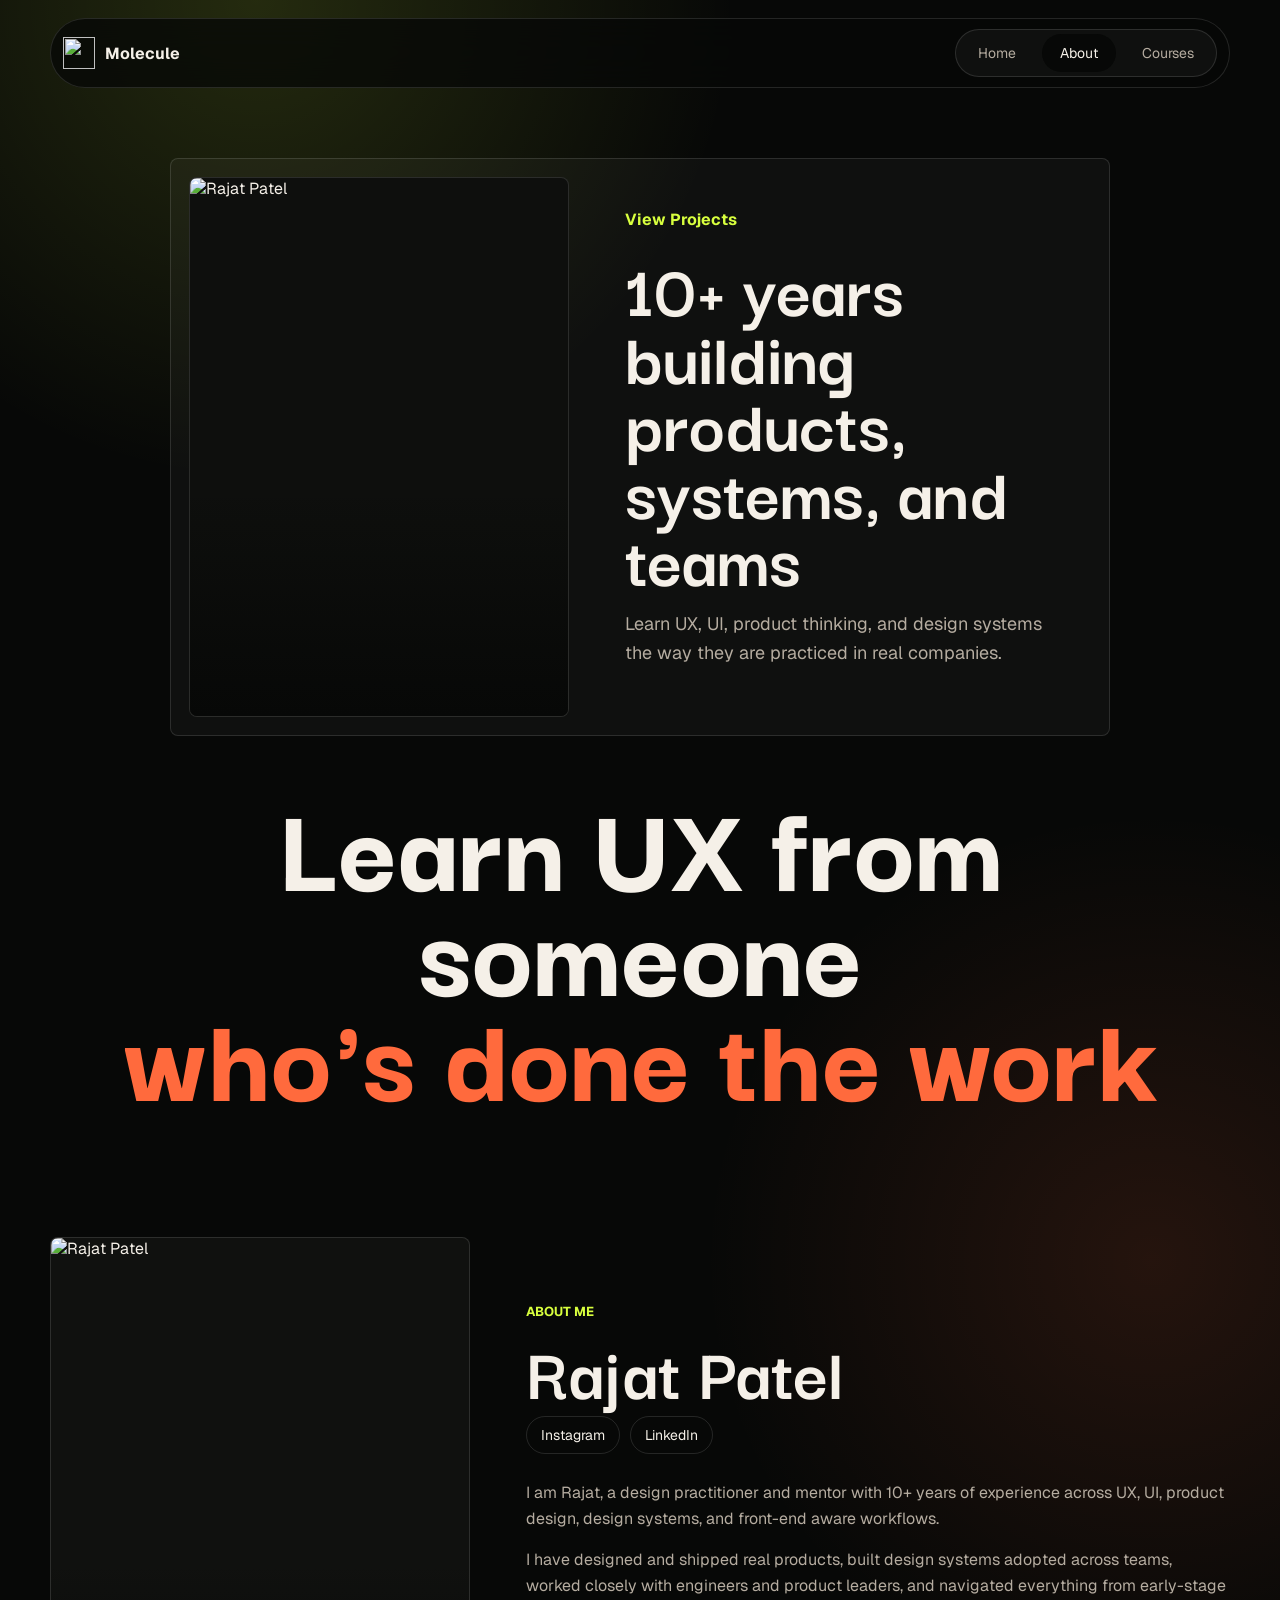
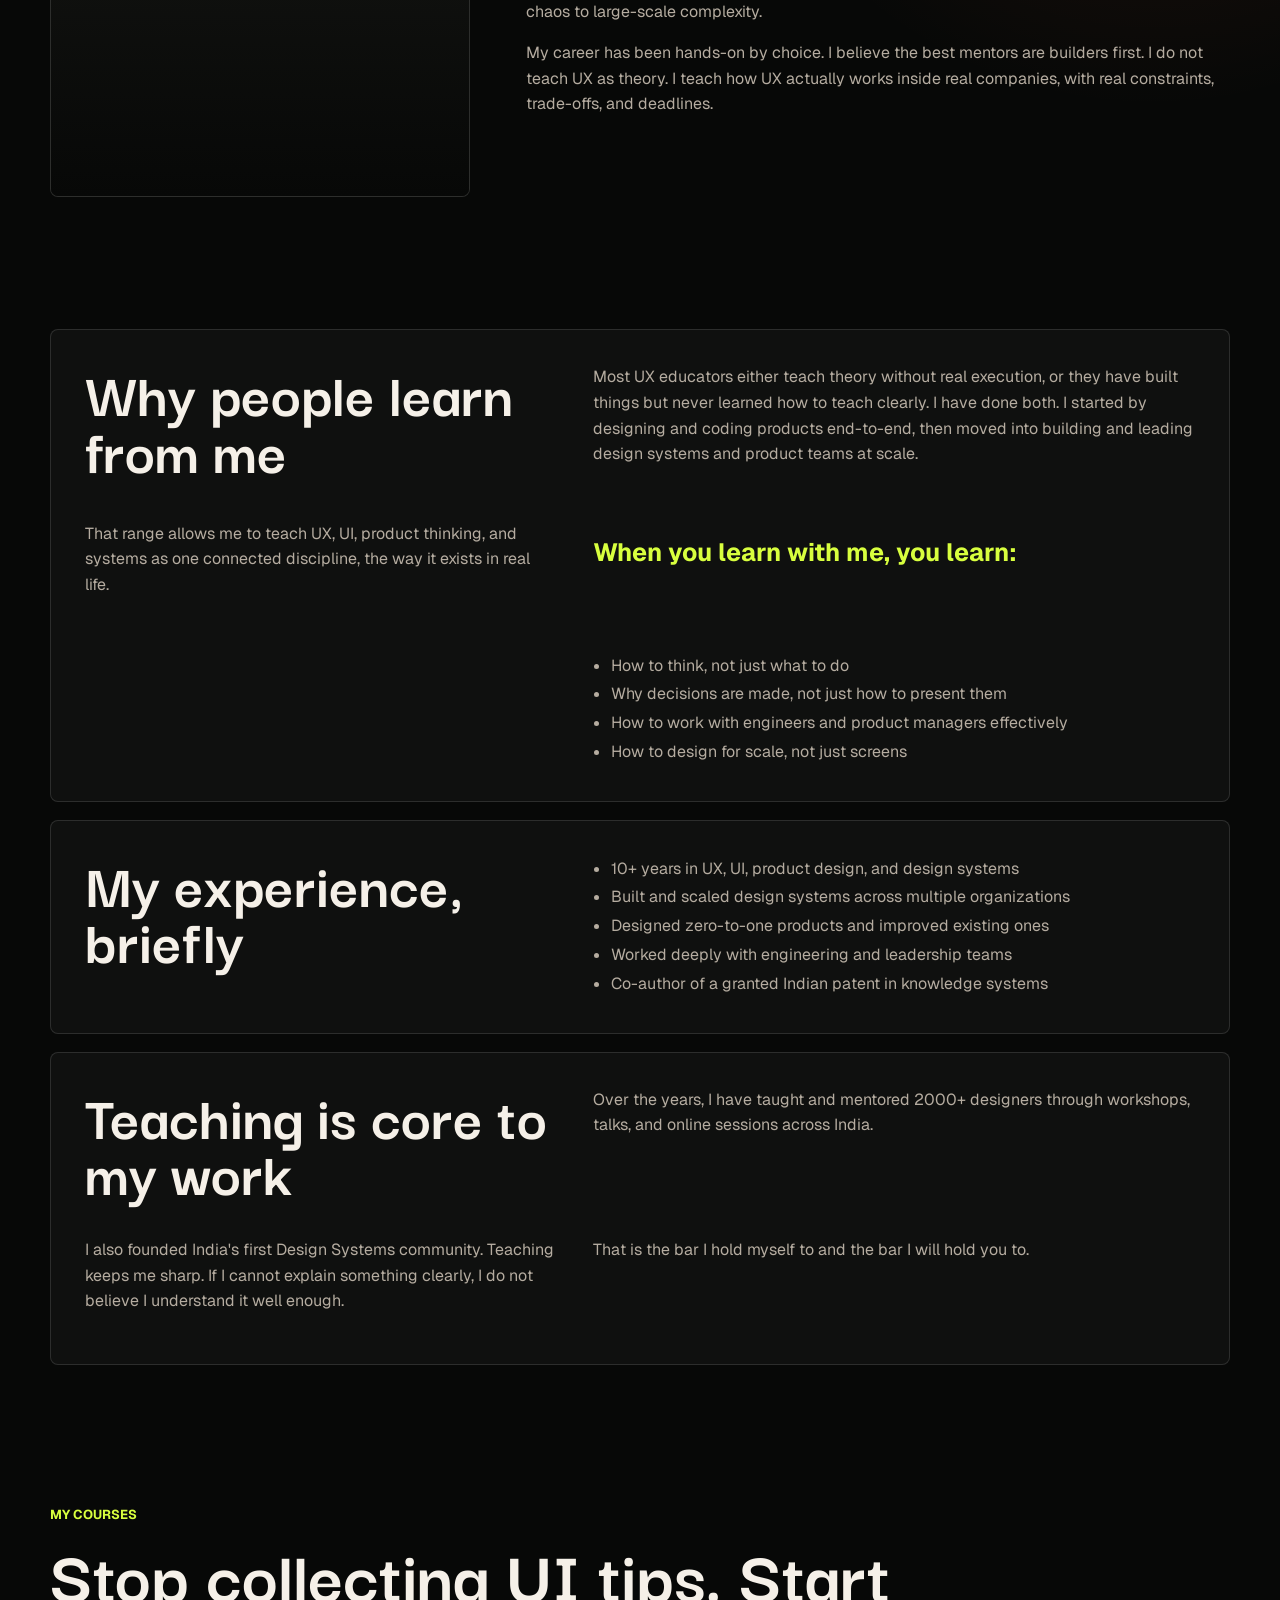
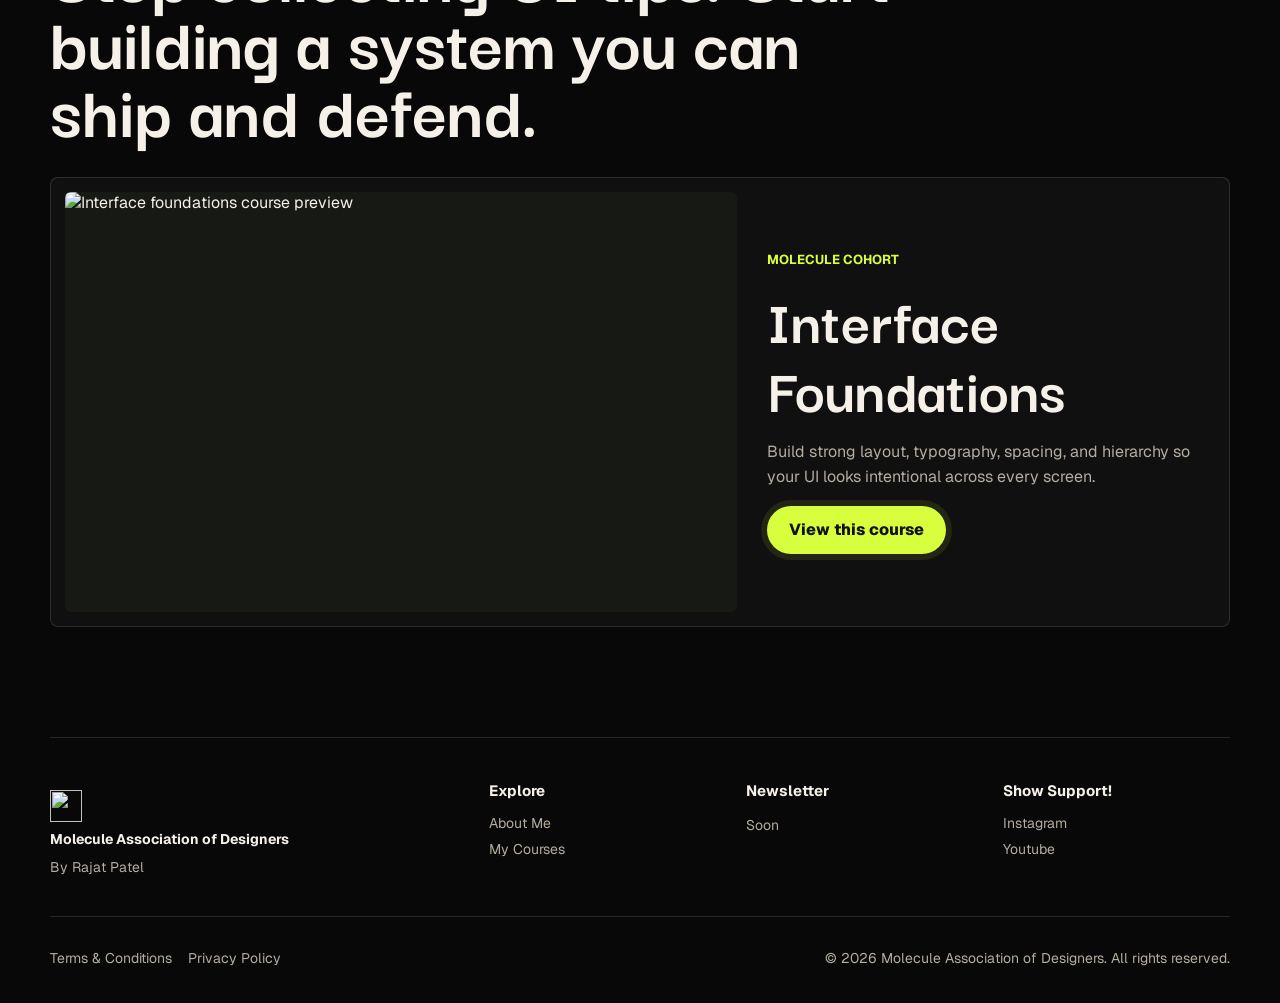
==== about.html @ 06c66633 "Add about page clone" ====
<!doctype html>
<html lang="en">
  <head>
    <meta charset="utf-8">
    <meta name="viewport" content="width=device-width, initial-scale=1">
    <title>About Me | Molecule Association of Designers</title>
    <meta name="description" content="About Rajat Patel and Molecule Association of Designers">
    <link rel="preconnect" href="https://fonts.googleapis.com">
    <link rel="preconnect" href="https://fonts.gstatic.com" crossorigin>
    <link href="https://fonts.googleapis.com/css2?family=Darker+Grotesque:wght@700;800&family=Geist:wght@400;500;600;700&display=swap" rel="stylesheet">
    <link rel="stylesheet" href="styles.css">
  </head>
  <body>
    <header class="site-header">
      <a class="brand" href="index.html" aria-label="Molecule home">
        <img src="https://framerusercontent.com/assets/ofugLPZ6oPPGgBAtb6Al8aGwhY.png" alt="">
        <span>Molecule</span>
      </a>
      <nav class="nav" aria-label="Primary navigation">
        <a href="index.html">Home</a>
        <a class="active" href="about.html">About</a>
        <a href="index.html#courses">Courses</a>
      </nav>
      <button class="menu-button" type="button" aria-expanded="false" aria-controls="mobile-nav">Menu</button>
    </header>

    <nav class="mobile-nav" id="mobile-nav" aria-label="Mobile navigation">
      <a href="index.html">Home</a>
      <a href="about.html">About</a>
      <a href="index.html#courses">Courses</a>
    </nav>

    <main>
      <section class="about-hero section">
        <div class="about-hero-card">
          <div class="about-portrait">
            <img src="https://framerusercontent.com/images/wLYvl6dPhAAT9jaA4jL3h9Q.png?scale-down-to=1024&width=1080&height=1350" alt="Rajat Patel">
          </div>
          <div class="about-hero-text">
            <a href="index.html#courses">View Projects</a>
            <h1>10+ years building products, systems, and teams</h1>
            <p>Learn UX, UI, product thinking, and design systems the way they are practiced in real companies.</p>
          </div>
        </div>
        <div class="about-hero-title">
          <span>Learn UX from someone</span>
          <strong>who's done the work</strong>
        </div>
      </section>

      <section class="bio section">
        <div class="bio-media">
          <img src="https://framerusercontent.com/images/wLYvl6dPhAAT9jaA4jL3h9Q.png?scale-down-to=1024&width=1080&height=1350" alt="Rajat Patel">
        </div>
        <div class="bio-copy">
          <p class="eyebrow">About Me</p>
          <h2>Rajat Patel</h2>
          <div class="social-row" aria-label="Social links">
            <a href="https://www.instagram.com" rel="noreferrer">Instagram</a>
            <a href="https://www.linkedin.com" rel="noreferrer">LinkedIn</a>
          </div>
          <p>I am Rajat, a design practitioner and mentor with 10+ years of experience across UX, UI, product design, design systems, and front-end aware workflows.</p>
          <p>I have designed and shipped real products, built design systems adopted across teams, worked closely with engineers and product leaders, and navigated everything from early-stage chaos to large-scale complexity.</p>
          <p>My career has been hands-on by choice. I believe the best mentors are builders first. I do not teach UX as theory. I teach how UX actually works inside real companies, with real constraints, trade-offs, and deadlines.</p>
        </div>
      </section>

      <section class="about-content section">
        <article>
          <h2>Why people learn from me</h2>
          <p>Most UX educators either teach theory without real execution, or they have built things but never learned how to teach clearly. I have done both. I started by designing and coding products end-to-end, then moved into building and leading design systems and product teams at scale.</p>
          <p>That range allows me to teach UX, UI, product thinking, and systems as one connected discipline, the way it exists in real life.</p>
          <h3>When you learn with me, you learn:</h3>
          <ul>
            <li>How to think, not just what to do</li>
            <li>Why decisions are made, not just how to present them</li>
            <li>How to work with engineers and product managers effectively</li>
            <li>How to design for scale, not just screens</li>
          </ul>
        </article>

        <article>
          <h2>My experience, briefly</h2>
          <ul>
            <li>10+ years in UX, UI, product design, and design systems</li>
            <li>Built and scaled design systems across multiple organizations</li>
            <li>Designed zero-to-one products and improved existing ones</li>
            <li>Worked deeply with engineering and leadership teams</li>
            <li>Co-author of a granted Indian patent in knowledge systems</li>
          </ul>
        </article>

        <article>
          <h2>Teaching is core to my work</h2>
          <p>Over the years, I have taught and mentored 2000+ designers through workshops, talks, and online sessions across India.</p>
          <p>I also founded India's first Design Systems community. Teaching keeps me sharp. If I cannot explain something clearly, I do not believe I understand it well enough.</p>
          <p>That is the bar I hold myself to and the bar I will hold you to.</p>
        </article>
      </section>

      <section class="courses section" id="courses">
        <div class="section-heading">
          <p class="eyebrow">My courses</p>
          <h2>Stop collecting UI tips. Start building a system you can ship and defend.</h2>
        </div>
        <article class="course-card">
          <div class="course-image">
            <img src="https://framerusercontent.com/images/0XYD9FFEPRWONJG7LkW5hnwqp0.png?scale-down-to=1024&width=2697&height=1783" alt="Interface foundations course preview">
          </div>
          <div class="course-copy">
            <p class="eyebrow">Molecule Cohort</p>
            <h3>Interface Foundations</h3>
            <p>Build strong layout, typography, spacing, and hierarchy so your UI looks intentional across every screen.</p>
            <a class="primary-action" href="#">View this course</a>
          </div>
        </article>
      </section>
    </main>

    <footer class="site-footer">
      <div>
        <a class="brand footer-brand" href="index.html">
          <img src="https://framerusercontent.com/assets/ofugLPZ6oPPGgBAtb6Al8aGwhY.png" alt="">
          <span>Molecule Association of Designers</span>
        </a>
        <p>By Rajat Patel</p>
      </div>
      <div>
        <h2>Explore</h2>
        <a href="about.html">About Me</a>
        <a href="index.html#courses">My Courses</a>
      </div>
      <div>
        <h2>Newsletter</h2>
        <p>Soon</p>
      </div>
      <div>
        <h2>Show Support!</h2>
        <a href="https://www.instagram.com" rel="noreferrer">Instagram</a>
        <a href="https://www.youtube.com" rel="noreferrer">Youtube</a>
      </div>
      <div class="footer-bottom">
        <a href="#">Terms &amp; Conditions</a>
        <a href="#">Privacy Policy</a>
        <span>© 2026 Molecule Association of Designers. All rights reserved.</span>
      </div>
    </footer>

    <script src="script.js"></script>
  </body>
</html>
---- styles.css ----
:root {
  --bg: #070807;
  --panel: #10110f;
  --panel-2: #171915;
  --line: rgba(255, 255, 255, 0.12);
  --text: #f5f0e8;
  --muted: #b5aca0;
  --soft: #766d61;
  --accent: #d8ff3e;
  --accent-2: #ff6a3d;
  --blue: #63d6ff;
  --max: 1180px;
}

* {
  box-sizing: border-box;
}

html {
  scroll-behavior: smooth;
}

body {
  margin: 0;
  background:
    radial-gradient(circle at 20% 0%, rgba(216, 255, 62, 0.14), transparent 30rem),
    radial-gradient(circle at 90% 30%, rgba(255, 106, 61, 0.12), transparent 28rem),
    var(--bg);
  color: var(--text);
  font-family: "Geist", Arial, sans-serif;
}

a {
  color: inherit;
  text-decoration: none;
}

img {
  display: block;
  max-width: 100%;
}

.site-header {
  position: sticky;
  top: 0;
  z-index: 20;
  display: flex;
  align-items: center;
  justify-content: space-between;
  width: min(calc(100% - 32px), var(--max));
  margin: 18px auto 0;
  padding: 10px 12px;
  border: 1px solid var(--line);
  border-radius: 999px;
  background: rgba(7, 8, 7, 0.78);
  backdrop-filter: blur(18px);
}

.brand {
  display: inline-flex;
  align-items: center;
  gap: 10px;
  min-width: 0;
  font-weight: 700;
}

.brand img {
  width: 32px;
  height: 32px;
  object-fit: contain;
}

.nav {
  display: flex;
  gap: 8px;
  padding: 4px;
  border: 1px solid var(--line);
  border-radius: 999px;
  background: rgba(255, 255, 255, 0.04);
}

.nav a,
.mobile-nav a {
  padding: 10px 18px;
  border-radius: 999px;
  color: var(--muted);
  font-size: 14px;
}

.nav a:hover,
.mobile-nav a:hover {
  background: var(--accent);
  color: #111;
}

.nav a.active {
  background: #070807;
  color: var(--text);
}

.menu-button {
  display: none;
  border: 1px solid var(--line);
  border-radius: 999px;
  background: transparent;
  color: var(--text);
  font: inherit;
  padding: 9px 14px;
}

.mobile-nav {
  display: none;
}

.section {
  width: min(calc(100% - 32px), var(--max));
  margin: 0 auto;
}

.hero {
  display: grid;
  grid-template-columns: minmax(0, 1.05fr) minmax(320px, 0.95fr);
  gap: 48px;
  align-items: center;
  min-height: calc(100vh - 92px);
  padding: 72px 0 46px;
}

.eyebrow {
  margin: 0 0 14px;
  color: var(--accent);
  font-size: 13px;
  font-weight: 700;
  letter-spacing: 0;
  text-transform: uppercase;
}

h1,
h2,
h3 {
  margin: 0;
  letter-spacing: 0;
}

h1,
h2 {
  font-family: "Darker Grotesque", "Geist", sans-serif;
  line-height: 0.88;
}

h1 {
  max-width: 780px;
  font-size: clamp(58px, 9vw, 118px);
}

h2 {
  font-size: clamp(42px, 6vw, 82px);
}

h3 {
  font-size: 25px;
  line-height: 1.08;
}

p {
  color: var(--muted);
  line-height: 1.6;
}

.hero-lede {
  max-width: 610px;
  margin: 24px 0 32px;
  font-size: 18px;
}

.primary-action {
  display: inline-flex;
  align-items: center;
  justify-content: center;
  min-height: 48px;
  padding: 0 22px;
  border-radius: 999px;
  background: var(--accent);
  color: #10120b;
  font-weight: 800;
  box-shadow: 0 0 0 6px rgba(216, 255, 62, 0.09);
}

.hero-art {
  position: relative;
  min-height: 560px;
  overflow: hidden;
  border: 1px solid var(--line);
  border-radius: 8px;
  background:
    linear-gradient(120deg, rgba(255, 255, 255, 0.08), transparent 38%),
    repeating-linear-gradient(90deg, rgba(255, 255, 255, 0.04) 0 1px, transparent 1px 72px),
    repeating-linear-gradient(0deg, rgba(255, 255, 255, 0.04) 0 1px, transparent 1px 72px),
    #0d0e0c;
}

.hero-art::before {
  content: "";
  position: absolute;
  inset: 12%;
  border: 1px solid rgba(216, 255, 62, 0.25);
  border-radius: 50%;
}

.orbit {
  position: absolute;
  border: 1px dashed rgba(245, 240, 232, 0.22);
  border-radius: 50%;
}

.orbit-one {
  inset: 22% 14%;
}

.orbit-two {
  inset: 8% 28%;
  transform: rotate(32deg);
}

.hero-mark {
  position: absolute;
  top: 50%;
  left: 50%;
  width: 154px;
  transform: translate(-50%, -50%);
  filter: drop-shadow(0 26px 80px rgba(216, 255, 62, 0.24));
}

.floating-card {
  position: absolute;
  width: 190px;
  padding: 16px;
  border: 1px solid var(--line);
  border-radius: 8px;
  background: rgba(20, 22, 18, 0.86);
  box-shadow: 0 18px 60px rgba(0, 0, 0, 0.32);
}

.floating-card span {
  display: block;
  color: var(--soft);
  font-size: 13px;
  margin-bottom: 6px;
}

.floating-card strong {
  font-size: 18px;
}

.card-a {
  top: 80px;
  left: 36px;
}

.card-b {
  right: 32px;
  top: 210px;
}

.card-c {
  left: 74px;
  bottom: 80px;
}

.skills-strip {
  overflow: hidden;
  border-block: 1px solid var(--line);
  background: var(--accent);
  color: #10120b;
}

.marquee {
  display: flex;
  width: max-content;
  gap: 28px;
  padding: 16px 0;
  animation: drift 26s linear infinite;
}

.marquee span {
  font-weight: 900;
  white-space: nowrap;
}

@keyframes drift {
  from { transform: translateX(0); }
  to { transform: translateX(-35%); }
}

.stats {
  display: grid;
  grid-template-columns: repeat(4, 1fr);
  gap: 14px;
  padding: 70px 0;
}

.stats article,
.growth-grid article,
.project-card,
.course-card {
  border: 1px solid var(--line);
  border-radius: 8px;
  background: rgba(255, 255, 255, 0.035);
}

.stats article {
  padding: 28px;
}

.stats strong {
  display: block;
  font-family: "Darker Grotesque", sans-serif;
  font-size: 68px;
  line-height: 0.9;
}

.stats span {
  color: var(--muted);
}

.section-heading {
  max-width: 860px;
  margin-bottom: 34px;
}

.section-heading.split {
  display: grid;
  grid-template-columns: minmax(0, 1fr) 360px;
  gap: 30px;
  max-width: none;
  align-items: end;
}

.growth,
.build,
.courses {
  padding: 70px 0;
}

.growth-grid {
  display: grid;
  grid-template-columns: repeat(3, 1fr);
  gap: 16px;
}

.growth-grid article {
  min-height: 315px;
  padding: 26px;
}

.growth-grid img {
  width: 76px;
  height: 76px;
  margin-bottom: 56px;
}

.project-grid {
  display: grid;
  grid-template-columns: repeat(3, 1fr);
  gap: 16px;
}

.project-card {
  overflow: hidden;
  padding: 12px 12px 22px;
}

.project-visual {
  position: relative;
  height: 240px;
  overflow: hidden;
  border-radius: 6px;
  margin-bottom: 18px;
  background: #191b17;
}

.project-visual::before,
.project-visual::after {
  content: "";
  position: absolute;
  border-radius: 8px;
  background: rgba(255, 255, 255, 0.1);
}

.project-visual::before {
  inset: 34px 30px auto;
  height: 72px;
}

.project-visual::after {
  left: 30px;
  right: 92px;
  bottom: 38px;
  height: 84px;
}

.visual-one { background: linear-gradient(135deg, #1a241d, #2a3728); }
.visual-two { background: linear-gradient(135deg, #171c23, #253645); }
.visual-three { background: linear-gradient(135deg, #211b15, #493427); }
.visual-four { background: linear-gradient(135deg, #1d1a25, #3b3452); }
.visual-five { background: linear-gradient(135deg, #1a2421, #29443c); }
.visual-six { background: linear-gradient(135deg, #231717, #4b2928); }

.project-card a {
  display: inline-flex;
  margin: 0 10px 18px;
  color: var(--accent);
  font-weight: 700;
  font-size: 14px;
}

.project-card h3,
.project-card p {
  margin-inline: 10px;
}

.course-card {
  display: grid;
  grid-template-columns: 1.2fr 0.8fr;
  gap: 30px;
  padding: 14px;
  align-items: center;
}

.course-image {
  overflow: hidden;
  border-radius: 6px;
  background: var(--panel-2);
}

.course-image img {
  width: 100%;
  height: 420px;
  object-fit: cover;
}

.course-copy {
  padding: 20px 20px 20px 0;
}

.course-copy h3 {
  font-size: clamp(34px, 5vw, 64px);
  font-family: "Darker Grotesque", sans-serif;
}

.site-footer {
  display: grid;
  grid-template-columns: 1.8fr repeat(3, 1fr);
  gap: 30px;
  width: min(calc(100% - 32px), var(--max));
  margin: 40px auto 0;
  padding: 44px 0 28px;
  border-top: 1px solid var(--line);
}

.site-footer h2 {
  font-family: "Geist", sans-serif;
  font-size: 15px;
  line-height: 1.2;
  margin-bottom: 14px;
}

.site-footer a,
.site-footer p,
.site-footer span {
  display: block;
  color: var(--muted);
  margin: 8px 0;
  font-size: 14px;
}

.footer-brand span {
  color: var(--text);
}

.footer-bottom {
  grid-column: 1 / -1;
  display: flex;
  flex-wrap: wrap;
  gap: 16px;
  padding-top: 24px;
  border-top: 1px solid var(--line);
}

.footer-bottom span {
  margin-left: auto;
}

.about-hero {
  padding: 70px 0 52px;
}

.about-hero-card {
  display: grid;
  grid-template-columns: 380px minmax(0, 1fr);
  gap: 34px;
  align-items: stretch;
  max-width: 940px;
  margin: 0 auto 54px;
  padding: 18px;
  border: 1px solid var(--line);
  border-radius: 8px;
  background: rgba(255, 255, 255, 0.035);
}

.about-portrait {
  position: relative;
  min-height: 480px;
  overflow: hidden;
  border: 1px solid var(--line);
  border-radius: 8px;
  background: #0e0f0d;
}

.about-portrait::after,
.bio-media::after {
  content: "";
  position: absolute;
  inset: auto 0 0;
  height: 42%;
  background: linear-gradient(180deg, transparent, var(--bg));
}

.about-portrait img,
.bio-media img {
  width: 100%;
  height: 100%;
  object-fit: cover;
  object-position: top center;
}

.about-hero-text {
  display: flex;
  flex-direction: column;
  justify-content: center;
  padding: 32px 22px;
}

.about-hero-text a {
  width: max-content;
  margin-bottom: 24px;
  color: var(--accent);
  font-weight: 700;
}

.about-hero-text h1 {
  font-size: clamp(45px, 6vw, 78px);
}

.about-hero-text p {
  max-width: 560px;
  font-size: 18px;
}

.about-hero-title {
  display: grid;
  gap: 0;
  text-align: center;
  font-family: "Darker Grotesque", sans-serif;
  font-size: clamp(58px, 10vw, 130px);
  font-weight: 800;
  line-height: 0.82;
}

.about-hero-title span {
  color: var(--text);
}

.about-hero-title strong {
  color: var(--accent-2);
  font: inherit;
}

.bio {
  display: grid;
  grid-template-columns: 420px minmax(0, 1fr);
  gap: 56px;
  align-items: center;
  padding: 80px 0;
}

.bio-media {
  position: relative;
  height: 560px;
  overflow: hidden;
  border: 1px solid var(--line);
  border-radius: 8px;
  background: var(--panel);
}

.bio-copy h2 {
  margin-bottom: 12px;
}

.social-row {
  display: flex;
  flex-wrap: wrap;
  gap: 10px;
  margin: 8px 0 26px;
}

.social-row a {
  display: inline-flex;
  align-items: center;
  min-height: 38px;
  padding: 0 14px;
  border: 1px solid var(--line);
  border-radius: 999px;
  color: var(--text);
  font-size: 14px;
}

.about-content {
  display: grid;
  gap: 18px;
  padding: 52px 0 70px;
}

.about-content article {
  display: grid;
  grid-template-columns: 0.78fr 1fr;
  gap: 38px;
  padding: 34px;
  border: 1px solid var(--line);
  border-radius: 8px;
  background: rgba(255, 255, 255, 0.035);
}

.about-content h2 {
  font-size: clamp(38px, 5vw, 68px);
}

.about-content h3 {
  margin-top: 18px;
  color: var(--accent);
}

.about-content ul {
  grid-column: 2;
  margin: 0;
  padding-left: 18px;
  color: var(--muted);
  line-height: 1.8;
}

.about-content p {
  margin-top: 0;
}

@media (max-width: 880px) {
  .site-header {
    border-radius: 8px;
  }

  .nav {
    display: none;
  }

  .menu-button {
    display: inline-flex;
  }

  .mobile-nav.is-open {
    display: grid;
    gap: 6px;
    width: min(calc(100% - 32px), var(--max));
    margin: 8px auto 0;
    padding: 10px;
    border: 1px solid var(--line);
    border-radius: 8px;
    background: rgba(7, 8, 7, 0.94);
  }

  .hero,
  .section-heading.split,
  .course-card,
  .about-hero-card,
  .bio,
  .about-content article,
  .site-footer {
    grid-template-columns: 1fr;
  }

  .hero {
    padding-top: 50px;
  }

  .hero-art {
    min-height: 430px;
  }

  .stats,
  .growth-grid,
  .project-grid {
    grid-template-columns: 1fr 1fr;
  }

  .course-copy {
    padding: 4px 8px 16px;
  }

  .about-content ul {
    grid-column: auto;
  }

  .footer-bottom span {
    margin-left: 0;
  }
}

@media (max-width: 580px) {
  .brand span {
    max-width: 170px;
    overflow: hidden;
    text-overflow: ellipsis;
    white-space: nowrap;
  }

  .hero {
    min-height: auto;
  }

  h1 {
    font-size: 56px;
  }

  .hero-art {
    min-height: 360px;
  }

  .floating-card {
    width: 148px;
    padding: 12px;
  }

  .card-a {
    top: 40px;
    left: 18px;
  }

  .card-b {
    right: 18px;
    top: 150px;
  }

  .card-c {
    left: 32px;
    bottom: 38px;
  }

  .stats,
  .growth-grid,
  .project-grid {
    grid-template-columns: 1fr;
  }

  .stats article {
    padding: 22px;
  }

  .project-visual,
  .course-image img {
    height: 260px;
  }

  .about-hero-card {
    padding: 12px;
  }

  .about-portrait,
  .bio-media {
    min-height: 0;
    height: 420px;
  }

  .about-hero-title {
    font-size: 56px;
  }

  .about-content article {
    padding: 24px;
  }
}
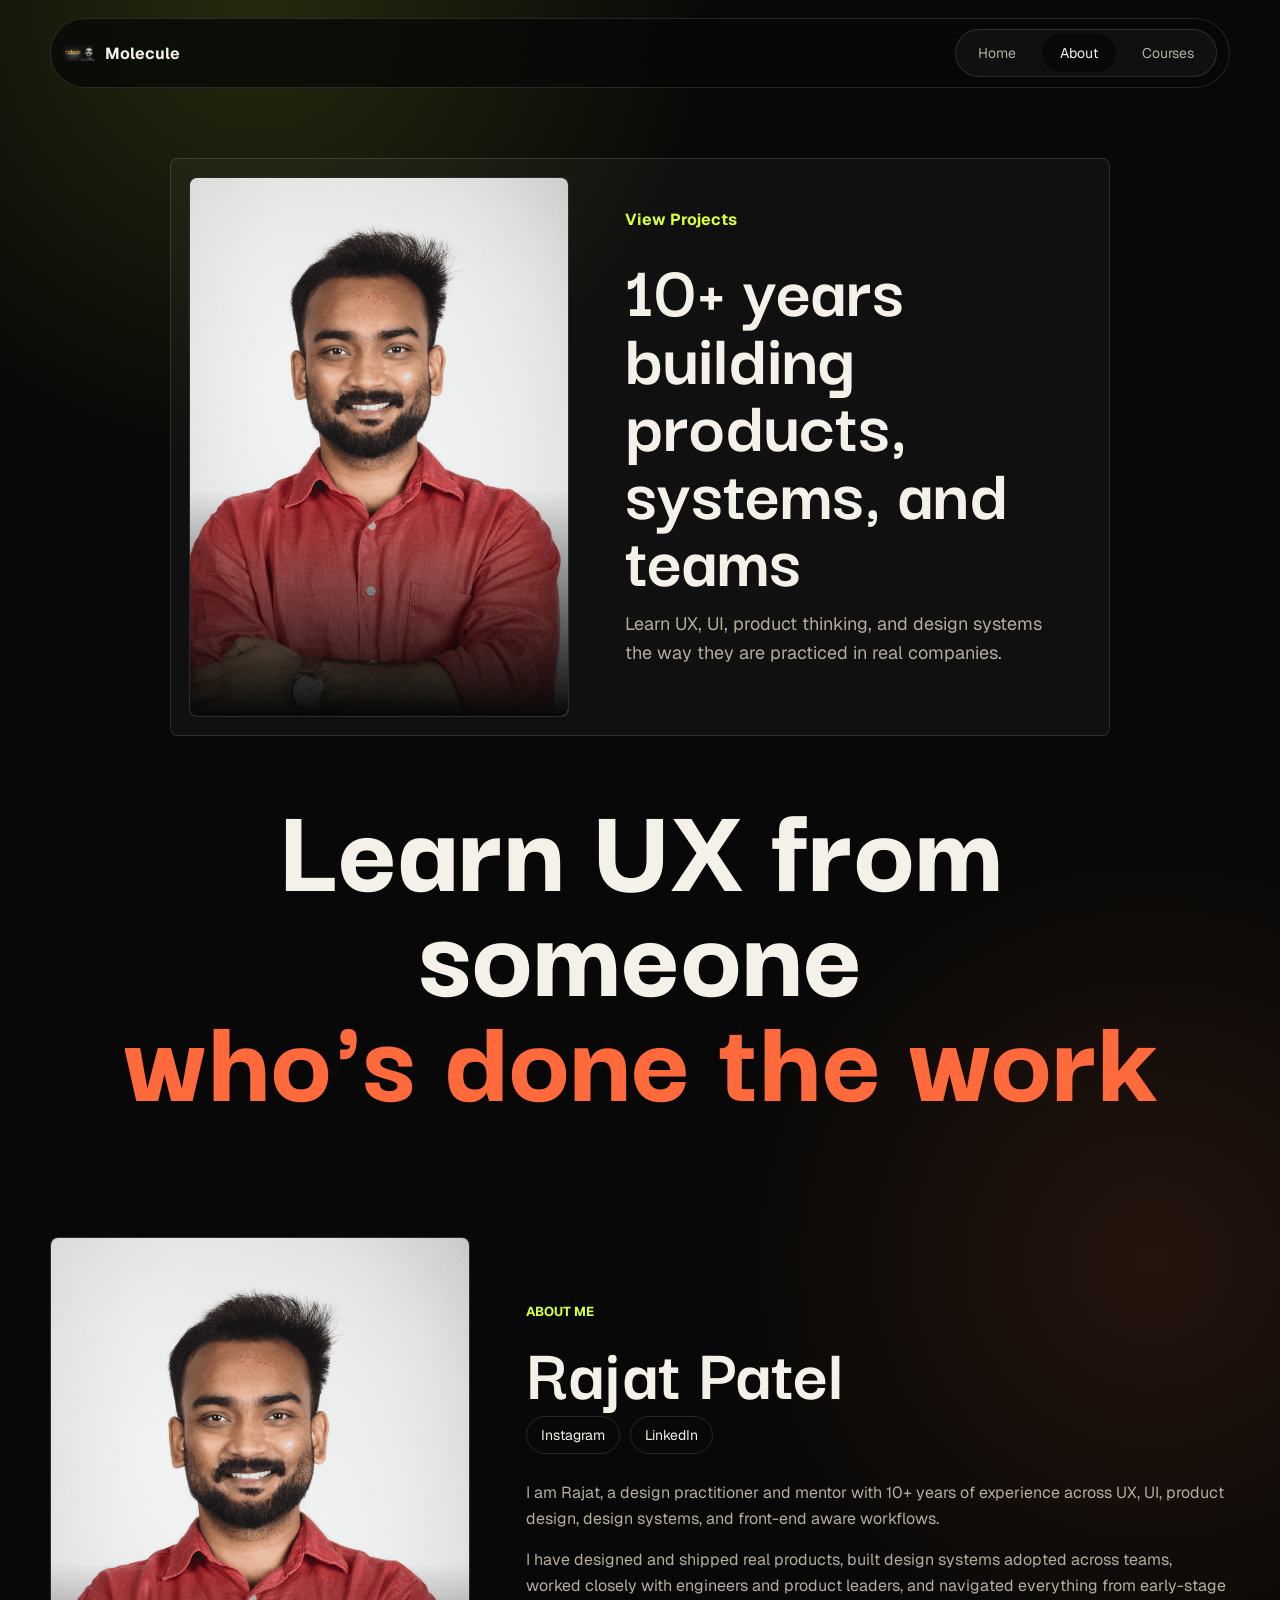
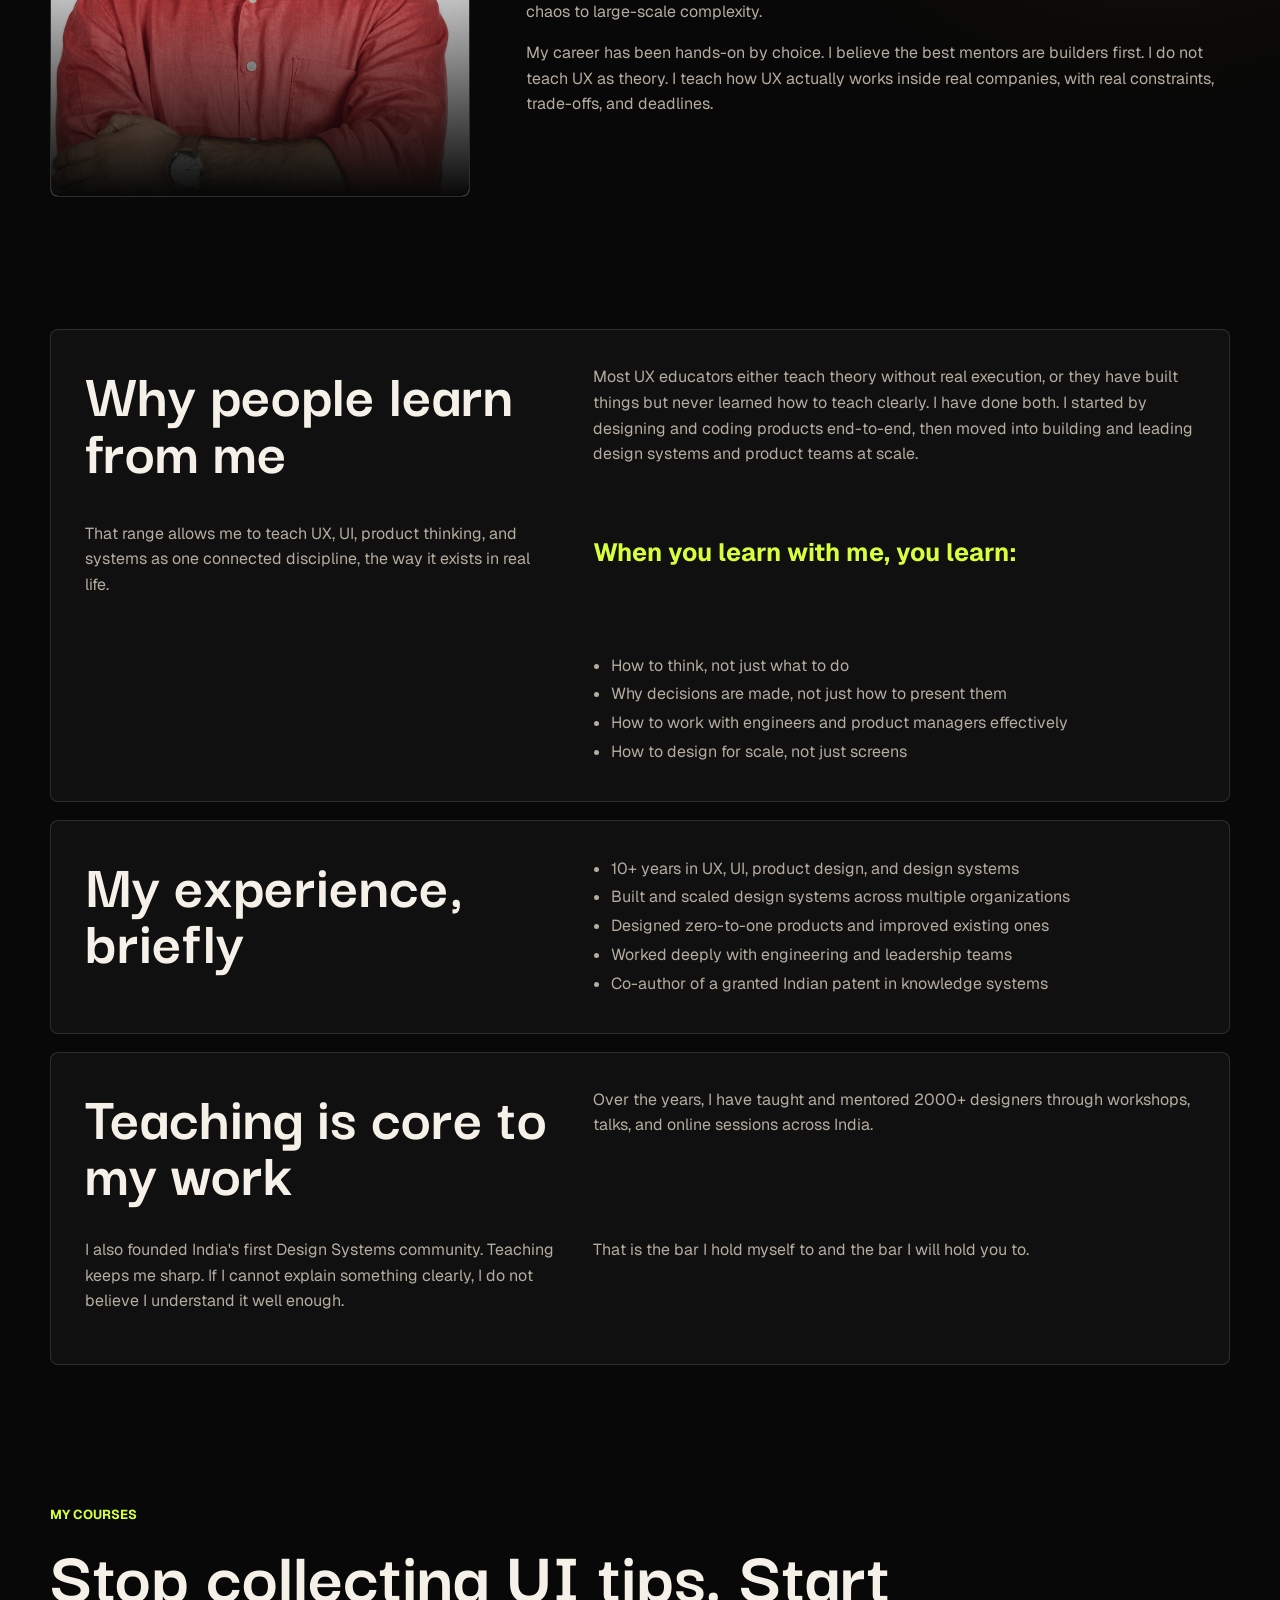
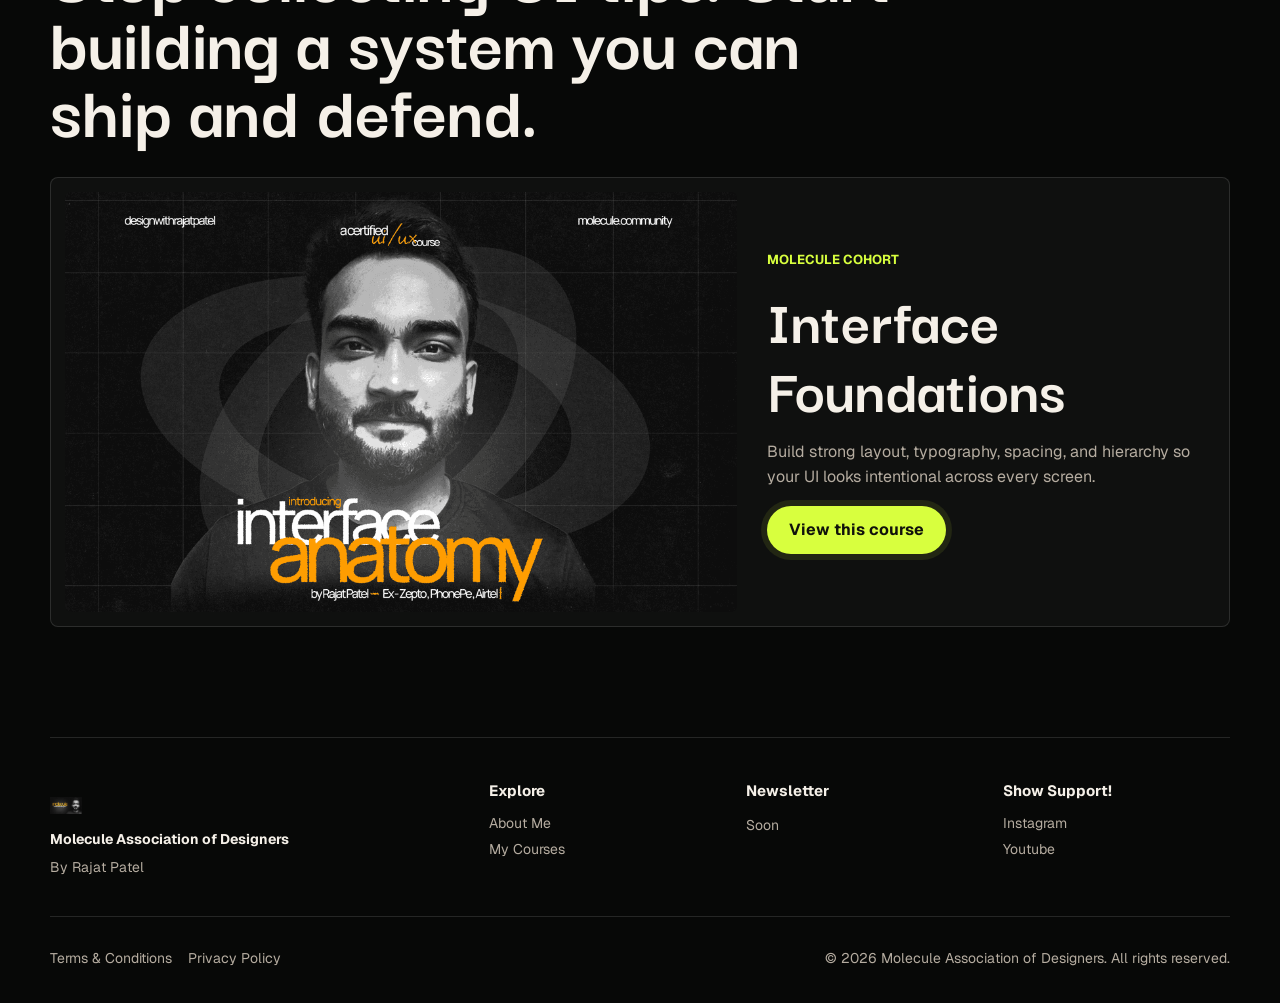
==== commit 870178e7: "Bundle assets for offline use" ====
--- a/about.html
+++ b/about.html
@@ -5,21 +5,18 @@
     <meta name="viewport" content="width=device-width, initial-scale=1">
     <title>About Me | Molecule Association of Designers</title>
     <meta name="description" content="About Rajat Patel and Molecule Association of Designers">
-    <link rel="preconnect" href="https://fonts.googleapis.com">
-    <link rel="preconnect" href="https://fonts.gstatic.com" crossorigin>
-    <link href="https://fonts.googleapis.com/css2?family=Darker+Grotesque:wght@700;800&family=Geist:wght@400;500;600;700&display=swap" rel="stylesheet">
     <link rel="stylesheet" href="styles.css">
   </head>
   <body>
     <header class="site-header">
       <a class="brand" href="index.html" aria-label="Molecule home">
-        <img src="https://framerusercontent.com/assets/ofugLPZ6oPPGgBAtb6Al8aGwhY.png" alt="">
+        <img src="assets/images/logo.png" alt="">
         <span>Molecule</span>
       </a>
       <nav class="nav" aria-label="Primary navigation">
         <a href="index.html">Home</a>
         <a class="active" href="about.html">About</a>
-        <a href="index.html#courses">Courses</a>
+        <a href="interface-anatomy.html">Courses</a>
       </nav>
       <button class="menu-button" type="button" aria-expanded="false" aria-controls="mobile-nav">Menu</button>
     </header>
@@ -27,14 +24,14 @@
     <nav class="mobile-nav" id="mobile-nav" aria-label="Mobile navigation">
       <a href="index.html">Home</a>
       <a href="about.html">About</a>
-      <a href="index.html#courses">Courses</a>
+      <a href="interface-anatomy.html">Courses</a>
     </nav>
 
     <main>
       <section class="about-hero section">
         <div class="about-hero-card">
           <div class="about-portrait">
-            <img src="https://framerusercontent.com/images/wLYvl6dPhAAT9jaA4jL3h9Q.png?scale-down-to=1024&width=1080&height=1350" alt="Rajat Patel">
+            <img src="assets/images/rajat.png" alt="Rajat Patel">
           </div>
           <div class="about-hero-text">
             <a href="index.html#courses">View Projects</a>
@@ -50,7 +47,7 @@
 
       <section class="bio section">
         <div class="bio-media">
-          <img src="https://framerusercontent.com/images/wLYvl6dPhAAT9jaA4jL3h9Q.png?scale-down-to=1024&width=1080&height=1350" alt="Rajat Patel">
+          <img src="assets/images/rajat.png" alt="Rajat Patel">
         </div>
         <div class="bio-copy">
           <p class="eyebrow">About Me</p>
@@ -105,13 +102,13 @@
         </div>
         <article class="course-card">
           <div class="course-image">
-            <img src="https://framerusercontent.com/images/0XYD9FFEPRWONJG7LkW5hnwqp0.png?scale-down-to=1024&width=2697&height=1783" alt="Interface foundations course preview">
+            <img src="assets/images/course-preview.png" alt="Interface foundations course preview">
           </div>
           <div class="course-copy">
             <p class="eyebrow">Molecule Cohort</p>
             <h3>Interface Foundations</h3>
             <p>Build strong layout, typography, spacing, and hierarchy so your UI looks intentional across every screen.</p>
-            <a class="primary-action" href="#">View this course</a>
+            <a class="primary-action" href="interface-anatomy.html">View this course</a>
           </div>
         </article>
       </section>
@@ -120,7 +117,7 @@
     <footer class="site-footer">
       <div>
         <a class="brand footer-brand" href="index.html">
-          <img src="https://framerusercontent.com/assets/ofugLPZ6oPPGgBAtb6Al8aGwhY.png" alt="">
+          <img src="assets/images/logo.png" alt="">
           <span>Molecule Association of Designers</span>
         </a>
         <p>By Rajat Patel</p>
@@ -128,7 +125,7 @@
       <div>
         <h2>Explore</h2>
         <a href="about.html">About Me</a>
-        <a href="index.html#courses">My Courses</a>
+        <a href="interface-anatomy.html">My Courses</a>
       </div>
       <div>
         <h2>Newsletter</h2>
--- a/styles.css
+++ b/styles.css
@@ -1,3 +1,51 @@
+@font-face {
+  font-family: "Darker Grotesque";
+  font-style: normal;
+  font-weight: 700;
+  font-display: swap;
+  src: url("assets/fonts/darker-grotesque-700.ttf") format("truetype");
+}
+
+@font-face {
+  font-family: "Darker Grotesque";
+  font-style: normal;
+  font-weight: 800;
+  font-display: swap;
+  src: url("assets/fonts/darker-grotesque-800.ttf") format("truetype");
+}
+
+@font-face {
+  font-family: "Geist";
+  font-style: normal;
+  font-weight: 400;
+  font-display: swap;
+  src: url("assets/fonts/geist-400.ttf") format("truetype");
+}
+
+@font-face {
+  font-family: "Geist";
+  font-style: normal;
+  font-weight: 500;
+  font-display: swap;
+  src: url("assets/fonts/geist-500.ttf") format("truetype");
+}
+
+@font-face {
+  font-family: "Geist";
+  font-style: normal;
+  font-weight: 600;
+  font-display: swap;
+  src: url("assets/fonts/geist-600.ttf") format("truetype");
+}
+
+@font-face {
+  font-family: "Geist";
+  font-style: normal;
+  font-weight: 700;
+  font-display: swap;
+  src: url("assets/fonts/geist-700.ttf") format("truetype");
+}
+
 :root {
   --bg: #070807;
   --panel: #10110f;
@@ -652,6 +700,161 @@
   margin-top: 0;
 }
 
+.course-hero {
+  position: relative;
+  display: grid;
+  place-items: center;
+  min-height: calc(100vh - 92px);
+  overflow: hidden;
+  padding: 86px 0;
+}
+
+.course-hero-bg {
+  position: absolute;
+  inset: 34px 0;
+  overflow: hidden;
+  border: 1px solid var(--line);
+  border-radius: 8px;
+  background:
+    repeating-linear-gradient(90deg, rgba(255, 255, 255, 0.05) 0 1px, transparent 1px 86px),
+    repeating-linear-gradient(0deg, rgba(255, 255, 255, 0.04) 0 1px, transparent 1px 86px),
+    #111310;
+}
+
+.course-hero-bg::after {
+  content: "";
+  position: absolute;
+  inset: 0;
+  background: radial-gradient(circle at center, rgba(7, 8, 7, 0.18), rgba(7, 8, 7, 0.88) 68%);
+}
+
+.course-hero-bg img {
+  position: absolute;
+  width: 58%;
+  min-width: 440px;
+  opacity: 0.24;
+}
+
+.course-hero-bg img:nth-child(1) {
+  top: -8%;
+  left: -12%;
+}
+
+.course-hero-bg img:nth-child(2) {
+  right: -10%;
+  bottom: -10%;
+}
+
+.course-hero-bg img:nth-child(3) {
+  left: 28%;
+  top: 20%;
+  opacity: 0.16;
+}
+
+.course-hero-copy {
+  position: relative;
+  z-index: 1;
+  max-width: 880px;
+  text-align: center;
+}
+
+.course-hero-copy h1 {
+  font-size: clamp(64px, 10vw, 132px);
+}
+
+.course-hero-copy p {
+  max-width: 680px;
+  margin: 24px auto 30px;
+  font-size: 19px;
+}
+
+.curriculum,
+.plans {
+  padding: 70px 0;
+}
+
+.week-list {
+  display: grid;
+  gap: 16px;
+}
+
+.week-card,
+.plan-card {
+  border: 1px solid var(--line);
+  border-radius: 8px;
+  background: rgba(255, 255, 255, 0.035);
+}
+
+.week-card {
+  display: grid;
+  grid-template-columns: 150px minmax(0, 0.85fr) minmax(0, 1fr);
+  gap: 24px;
+  padding: 28px;
+  align-items: start;
+}
+
+.week-card span {
+  display: inline-flex;
+  align-items: center;
+  justify-content: center;
+  min-height: 42px;
+  border: 1px solid rgba(216, 255, 62, 0.36);
+  border-radius: 999px;
+  color: var(--accent);
+  font-weight: 800;
+}
+
+.week-card h3 {
+  font-size: clamp(28px, 3vw, 42px);
+  font-family: "Darker Grotesque", sans-serif;
+  line-height: 0.95;
+}
+
+.week-card p {
+  margin: 0;
+}
+
+.week-card ul,
+.plan-card ul {
+  margin: 0;
+  padding-left: 18px;
+  color: var(--muted);
+  line-height: 1.75;
+}
+
+.plan-grid {
+  display: grid;
+  grid-template-columns: repeat(2, 1fr);
+  gap: 18px;
+}
+
+.plan-card {
+  padding: 30px;
+}
+
+.plan-card.featured {
+  border-color: rgba(216, 255, 62, 0.5);
+  box-shadow: 0 0 0 1px rgba(216, 255, 62, 0.08), 0 30px 90px rgba(216, 255, 62, 0.08);
+}
+
+.plan-card h3 {
+  font-size: clamp(38px, 5vw, 64px);
+  font-family: "Darker Grotesque", sans-serif;
+}
+
+.plan-card > strong {
+  display: block;
+  margin: 18px 0 22px;
+  font-family: "Darker Grotesque", sans-serif;
+  font-size: 62px;
+  line-height: 0.9;
+}
+
+.plan-card h4 {
+  margin: 30px 0 14px;
+  font-size: 16px;
+}
+
 @media (max-width: 880px) {
   .site-header {
     border-radius: 8px;
@@ -686,6 +889,11 @@
     grid-template-columns: 1fr;
   }
 
+  .week-card,
+  .plan-grid {
+    grid-template-columns: 1fr;
+  }
+
   .hero {
     padding-top: 50px;
   }
@@ -785,4 +993,16 @@
   .about-content article {
     padding: 24px;
   }
-}
+
+  .course-hero {
+    min-height: auto;
+  }
+
+  .course-hero-bg img {
+    min-width: 320px;
+  }
+
+  .plan-card > strong {
+    font-size: 50px;
+  }
+}
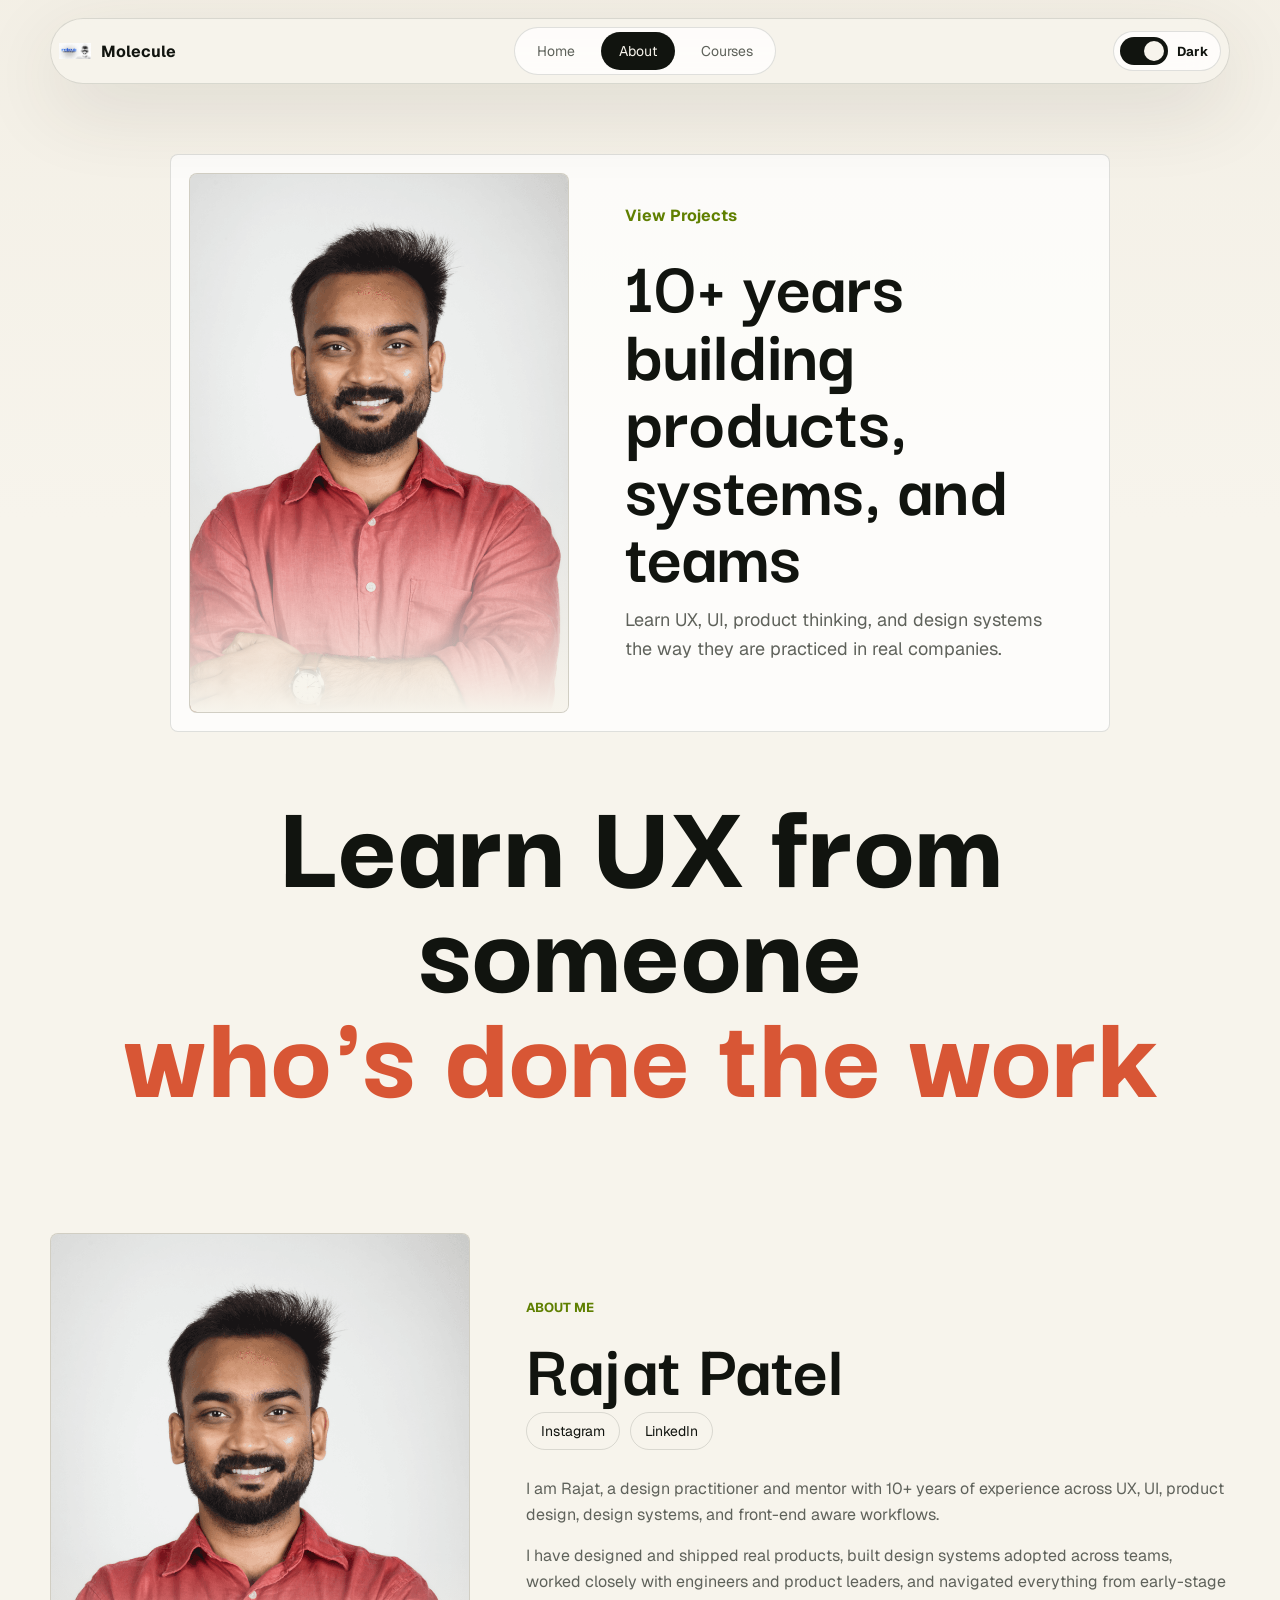
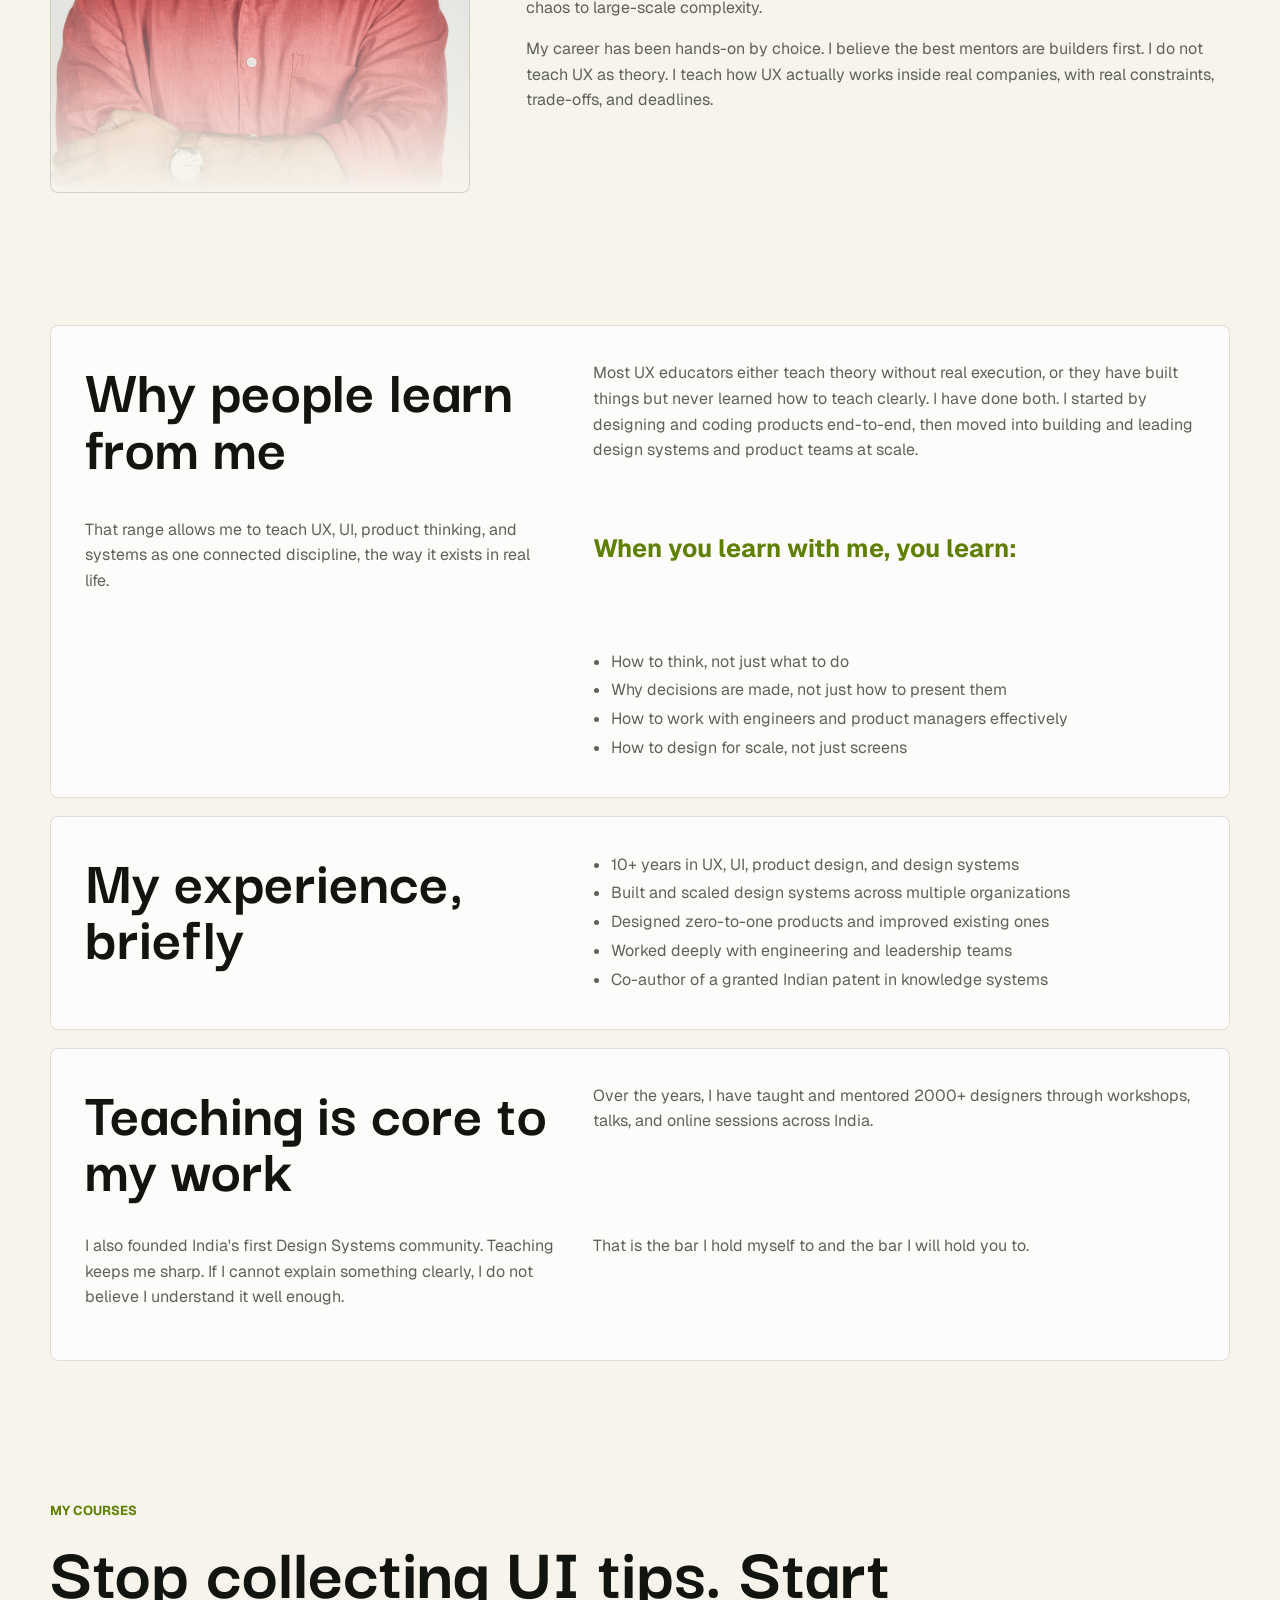
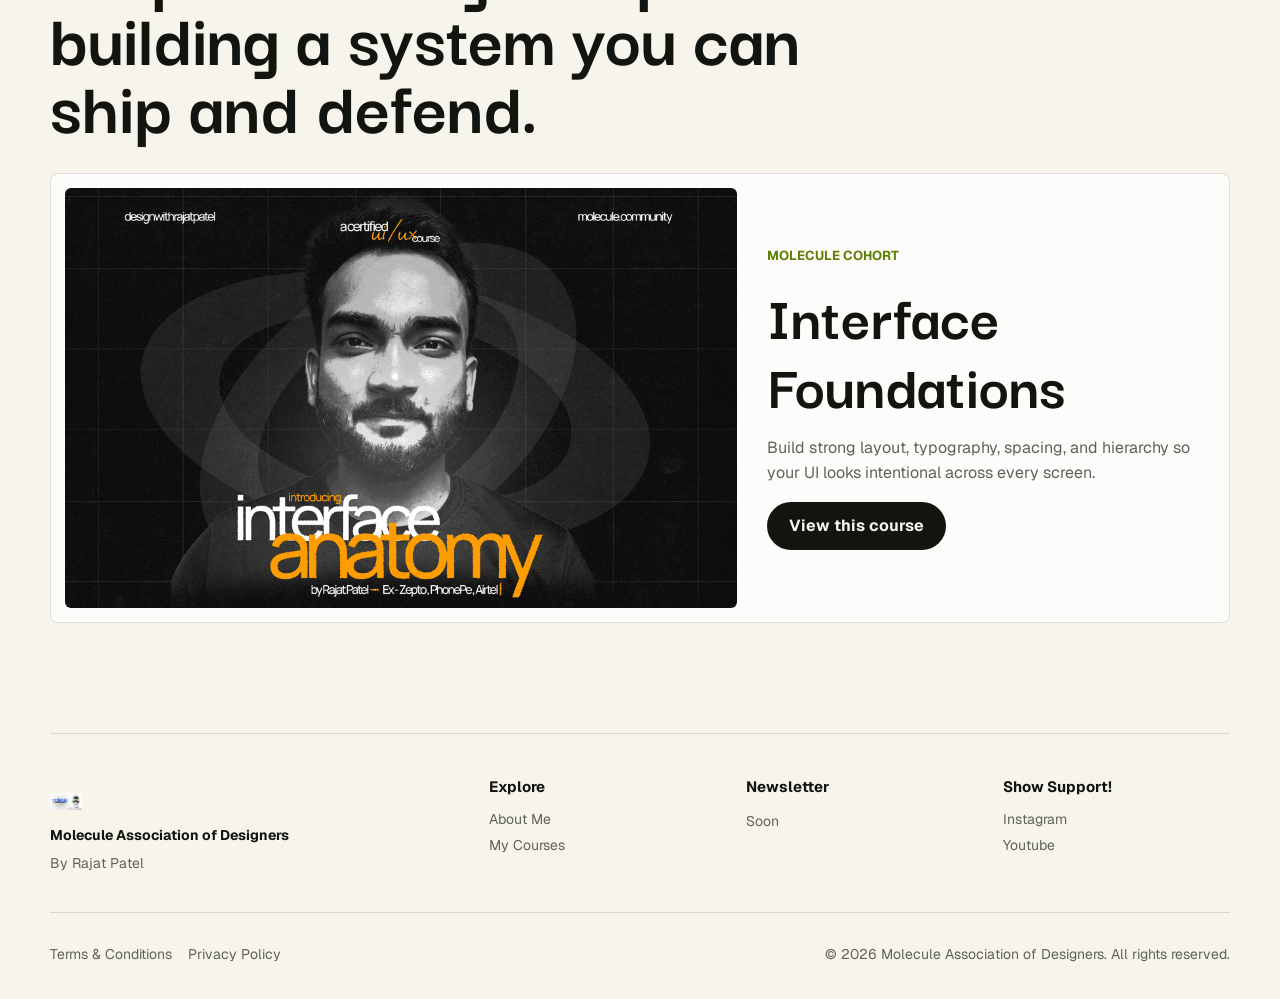
==== commit abe3c454: "Refresh minimalist theme design" ====
--- a/about.html
+++ b/about.html
@@ -18,7 +18,15 @@
         <a class="active" href="about.html">About</a>
         <a href="interface-anatomy.html">Courses</a>
       </nav>
-      <button class="menu-button" type="button" aria-expanded="false" aria-controls="mobile-nav">Menu</button>
+      <div class="header-actions">
+        <button class="theme-toggle" type="button" aria-label="Switch color mode" aria-pressed="false">
+          <span class="theme-toggle-track" aria-hidden="true">
+            <span class="theme-toggle-thumb"></span>
+          </span>
+          <span class="theme-toggle-text">Light</span>
+        </button>
+        <button class="menu-button" type="button" aria-expanded="false" aria-controls="mobile-nav">Menu</button>
+      </div>
     </header>
 
     <nav class="mobile-nav" id="mobile-nav" aria-label="Mobile navigation">
--- a/styles.css
+++ b/styles.css
@@ -1006,3 +1006,270 @@
     font-size: 50px;
   }
 }
+
+/* Minimal theme refresh */
+:root {
+  color-scheme: dark;
+  --bg: #070807;
+  --panel: #10110f;
+  --panel-2: #151713;
+  --surface: rgba(255, 255, 255, 0.045);
+  --surface-strong: rgba(255, 255, 255, 0.075);
+  --line: rgba(255, 255, 255, 0.12);
+  --text: #f7f4ec;
+  --muted: #aaa39a;
+  --soft: #777067;
+  --accent: #d8ff3e;
+  --accent-2: #f46b42;
+  --button-text: #12140d;
+  --header-bg: rgba(7, 8, 7, 0.78);
+  --shadow: 0 24px 80px rgba(0, 0, 0, 0.28);
+  --grid-line: rgba(255, 255, 255, 0.055);
+}
+
+:root[data-theme="light"] {
+  color-scheme: light;
+  --bg: #f7f4ec;
+  --panel: #ffffff;
+  --panel-2: #eee9dd;
+  --surface: rgba(255, 255, 255, 0.72);
+  --surface-strong: rgba(255, 255, 255, 0.92);
+  --line: rgba(21, 24, 18, 0.13);
+  --text: #11140f;
+  --muted: #5f625b;
+  --soft: #8a897f;
+  --accent: #5f7f00;
+  --accent-2: #d85635;
+  --button-text: #ffffff;
+  --header-bg: rgba(247, 244, 236, 0.78);
+  --shadow: 0 24px 80px rgba(61, 53, 38, 0.12);
+  --grid-line: rgba(21, 24, 18, 0.07);
+}
+
+body {
+  background:
+    linear-gradient(180deg, color-mix(in srgb, var(--panel-2), transparent 58%), transparent 520px),
+    var(--bg);
+  transition: background-color 260ms ease, color 260ms ease;
+}
+
+.site-header {
+  top: 14px;
+  padding: 8px;
+  background: var(--header-bg);
+  box-shadow: var(--shadow);
+}
+
+.header-actions {
+  display: flex;
+  align-items: center;
+  gap: 8px;
+}
+
+.theme-toggle {
+  display: inline-flex;
+  align-items: center;
+  gap: 9px;
+  min-height: 40px;
+  padding: 0 12px 0 6px;
+  border: 1px solid var(--line);
+  border-radius: 999px;
+  background: var(--surface);
+  color: var(--text);
+  font: inherit;
+  font-size: 13px;
+  font-weight: 700;
+  cursor: pointer;
+}
+
+.theme-toggle-track {
+  position: relative;
+  width: 48px;
+  height: 28px;
+  border-radius: 999px;
+  background: var(--text);
+}
+
+.theme-toggle-thumb {
+  position: absolute;
+  top: 4px;
+  left: 4px;
+  width: 20px;
+  height: 20px;
+  border-radius: 50%;
+  background: var(--bg);
+  transition: transform 240ms ease, background 240ms ease;
+}
+
+:root[data-theme="light"] .theme-toggle-thumb {
+  transform: translateX(20px);
+}
+
+.theme-wipe {
+  position: fixed;
+  z-index: 100;
+  left: 0;
+  top: 0;
+  width: 100vw;
+  height: 100vh;
+  pointer-events: none;
+  clip-path: circle(0 at var(--wipe-x) var(--wipe-y));
+  transition: clip-path 420ms cubic-bezier(0.8, 0, 0.2, 1), opacity 260ms ease;
+}
+
+.theme-wipe.is-spreading {
+  clip-path: circle(150vmax at var(--wipe-x) var(--wipe-y));
+}
+
+.theme-wipe.is-fading {
+  opacity: 0;
+}
+
+.nav,
+.stats article,
+.growth-grid article,
+.project-card,
+.course-card,
+.about-hero-card,
+.about-portrait,
+.bio-media,
+.about-content article,
+.week-card,
+.plan-card {
+  background: var(--surface);
+  box-shadow: none;
+}
+
+.nav a:hover,
+.mobile-nav a:hover,
+.nav a.active {
+  background: var(--text);
+  color: var(--bg);
+}
+
+.primary-action {
+  background: var(--text);
+  color: var(--bg);
+  box-shadow: none;
+}
+
+.eyebrow,
+.project-card a,
+.about-hero-text a,
+.about-content h3,
+.week-card span {
+  color: var(--accent);
+}
+
+.hero {
+  min-height: auto;
+  padding: 104px 0 74px;
+}
+
+.hero-art,
+.course-hero-bg {
+  background:
+    repeating-linear-gradient(90deg, var(--grid-line) 0 1px, transparent 1px 76px),
+    repeating-linear-gradient(0deg, var(--grid-line) 0 1px, transparent 1px 76px),
+    var(--panel);
+}
+
+.hero-art {
+  min-height: 520px;
+}
+
+.hero-art::before {
+  border-color: color-mix(in srgb, var(--accent), transparent 68%);
+}
+
+.orbit {
+  border-color: color-mix(in srgb, var(--text), transparent 78%);
+}
+
+.hero-mark {
+  filter: drop-shadow(0 22px 60px color-mix(in srgb, var(--accent), transparent 72%));
+}
+
+.floating-card {
+  background: var(--surface-strong);
+  box-shadow: var(--shadow);
+}
+
+.skills-strip {
+  background: var(--text);
+  color: var(--bg);
+}
+
+.project-visual::before,
+.project-visual::after {
+  background: color-mix(in srgb, var(--text), transparent 88%);
+}
+
+.visual-one,
+.visual-two,
+.visual-three,
+.visual-four,
+.visual-five,
+.visual-six {
+  background:
+    linear-gradient(135deg, color-mix(in srgb, var(--panel-2), var(--accent) 14%), var(--panel));
+}
+
+.course-image,
+.about-portrait,
+.bio-media {
+  background: var(--panel-2);
+}
+
+.course-hero-bg::after {
+  background: radial-gradient(circle at center, transparent, var(--bg) 76%);
+}
+
+.course-hero-bg img {
+  opacity: 0.16;
+}
+
+.plan-card.featured {
+  border-color: color-mix(in srgb, var(--accent), transparent 44%);
+  box-shadow: inset 0 0 0 1px color-mix(in srgb, var(--accent), transparent 86%);
+}
+
+:root[data-theme="light"] .brand img,
+:root[data-theme="light"] .footer-brand img {
+  filter: invert(1) contrast(1.1);
+}
+
+:root[data-theme="light"] .hero-mark,
+:root[data-theme="light"] .growth-grid img {
+  filter: invert(1);
+}
+
+:root[data-theme="light"] .course-hero-bg img {
+  opacity: 0.08;
+  filter: invert(1);
+}
+
+:root[data-theme="light"] .about-portrait::after,
+:root[data-theme="light"] .bio-media::after {
+  background: linear-gradient(180deg, transparent, var(--bg));
+}
+
+@media (max-width: 880px) {
+  .mobile-nav.is-open {
+    background: var(--header-bg);
+  }
+}
+
+@media (max-width: 580px) {
+  .theme-toggle {
+    padding-right: 7px;
+  }
+
+  .theme-toggle-text {
+    position: absolute;
+    width: 1px;
+    height: 1px;
+    overflow: hidden;
+    clip: rect(0 0 0 0);
+  }
+}
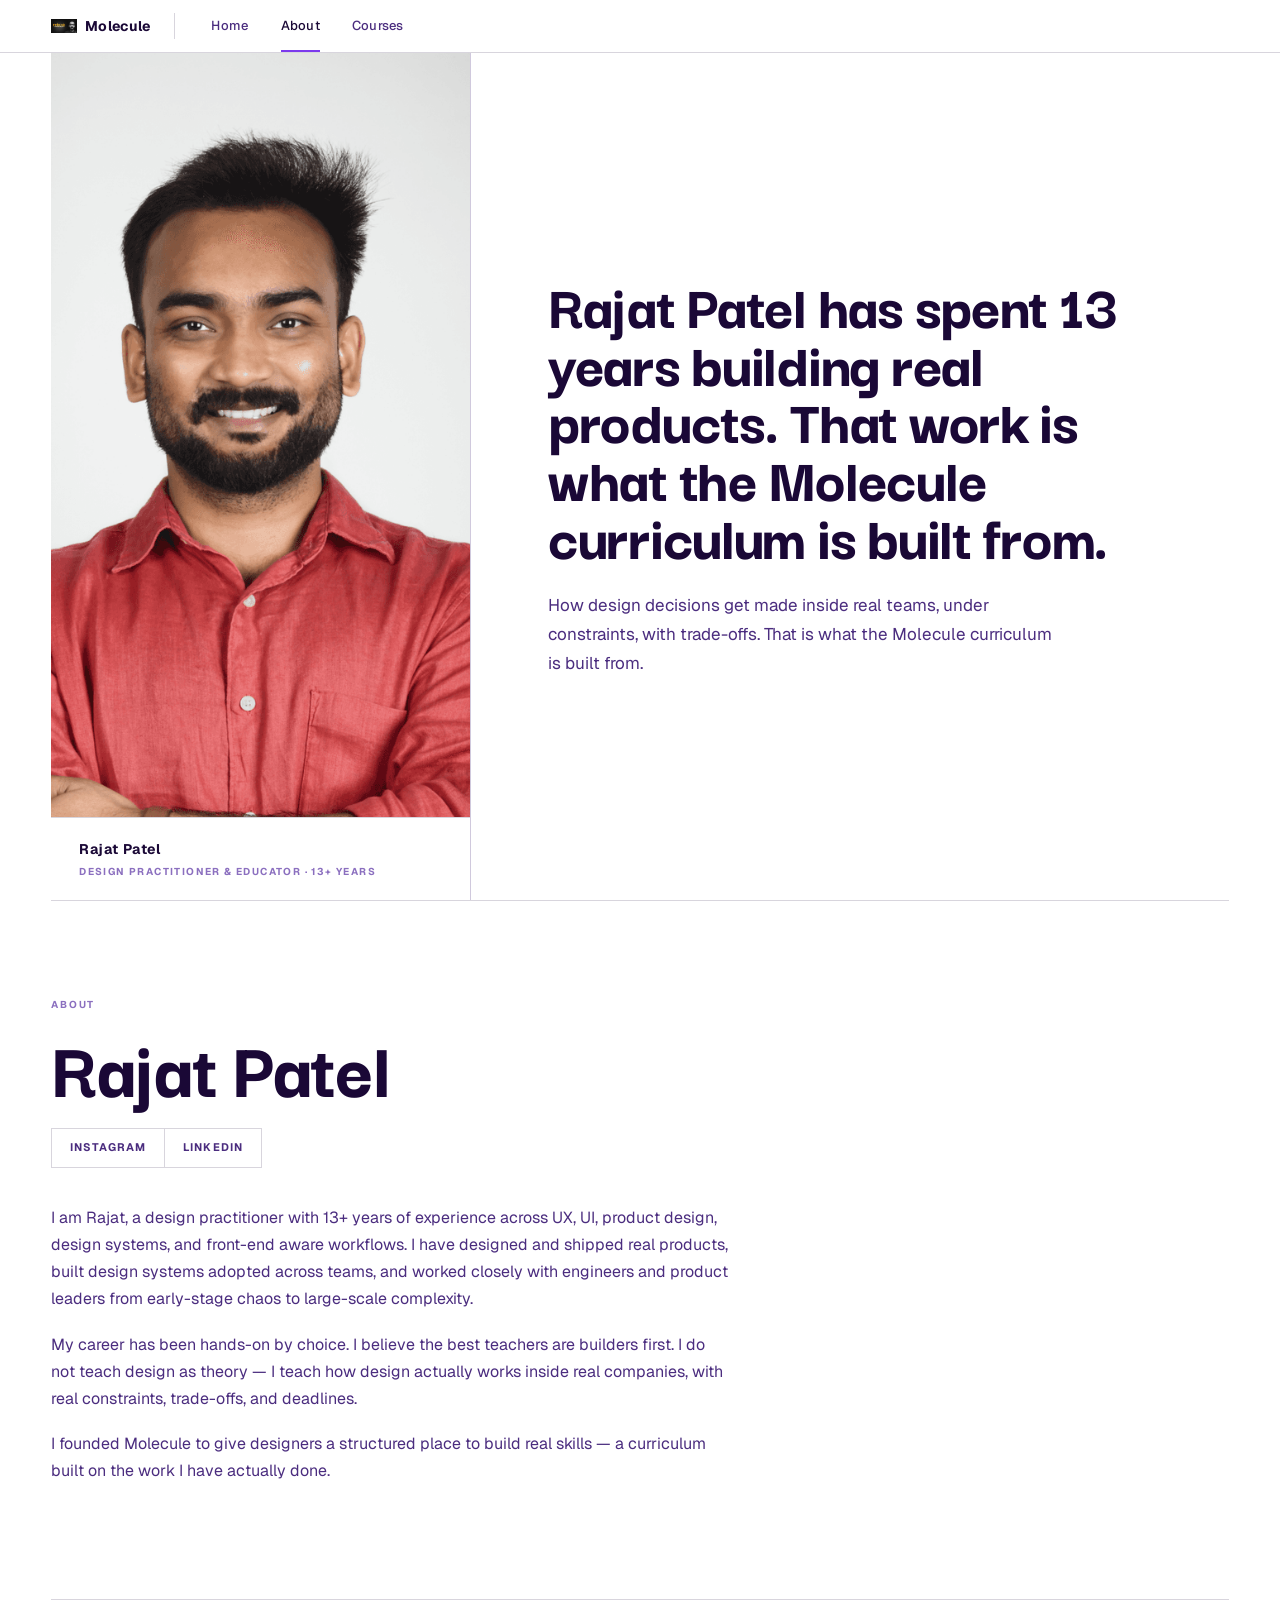
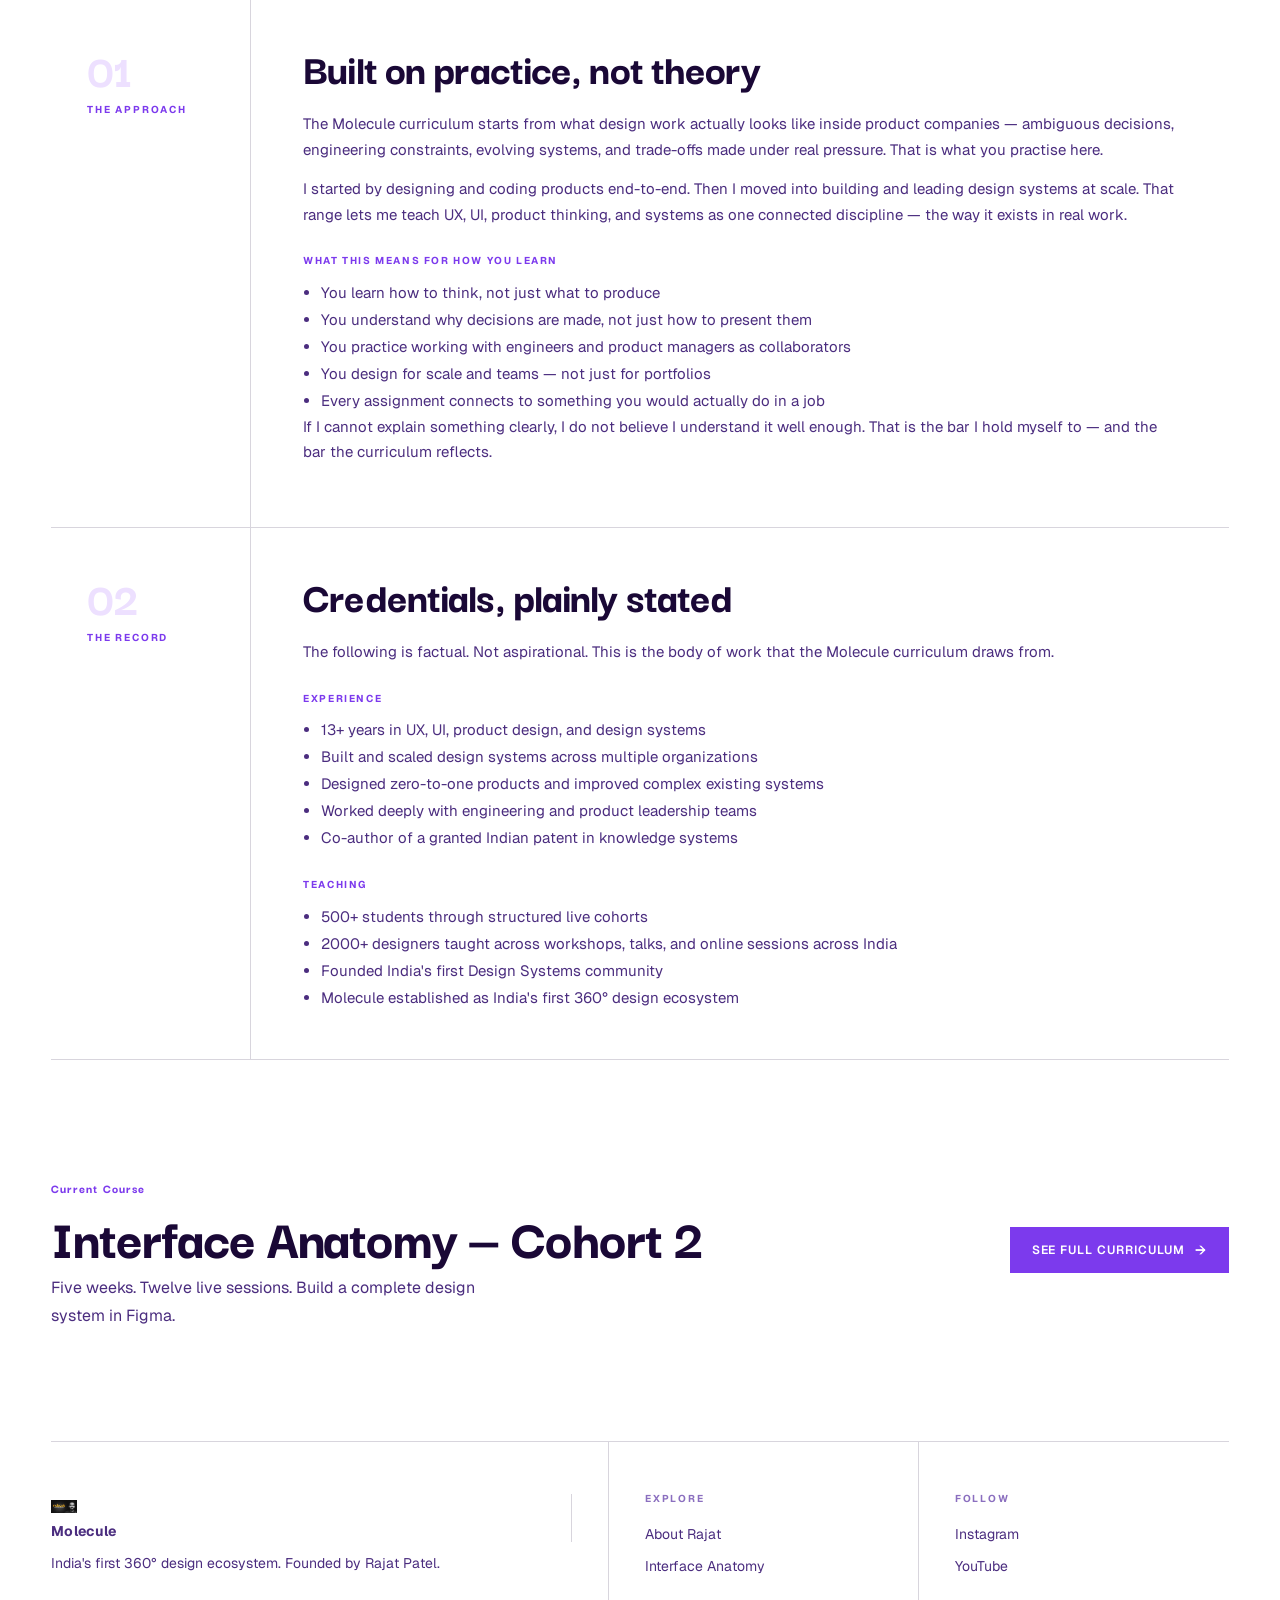
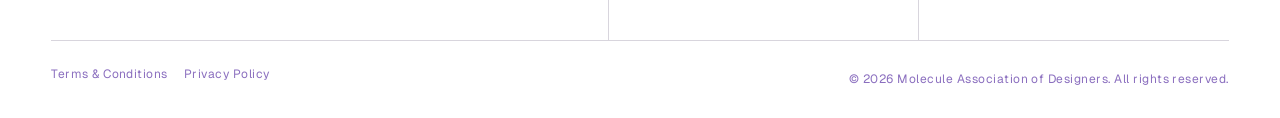
==== commit 23faf91f: "Overhaul content architecture, palette, and copy quality - Purple palette replacing Braun cream; dar" ====
--- a/about.html
+++ b/about.html
@@ -3,29 +3,27 @@
   <head>
     <meta charset="utf-8">
     <meta name="viewport" content="width=device-width, initial-scale=1">
-    <title>About Me | Molecule Association of Designers</title>
-    <meta name="description" content="About Rajat Patel and Molecule Association of Designers">
+    <title>About Rajat Patel | Molecule Association of Designers</title>
+    <meta name="description" content="Rajat Patel is a design practitioner with 13+ years of experience. He founded Molecule, India's first 360° design ecosystem, and has taught 2000+ designers.">
     <link rel="stylesheet" href="styles.css">
   </head>
   <body>
+
+    <!-- HEADER -->
     <header class="site-header">
-      <a class="brand" href="index.html" aria-label="Molecule home">
-        <img src="assets/images/logo.png" alt="">
-        <span>Molecule</span>
-      </a>
-      <nav class="nav" aria-label="Primary navigation">
-        <a href="index.html">Home</a>
-        <a class="active" href="about.html">About</a>
-        <a href="interface-anatomy.html">Courses</a>
-      </nav>
-      <div class="header-actions">
-        <button class="theme-toggle" type="button" aria-label="Switch color mode" aria-pressed="false">
-          <span class="theme-toggle-track" aria-hidden="true">
-            <span class="theme-toggle-thumb"></span>
-          </span>
-          <span class="theme-toggle-text">Light</span>
-        </button>
-        <button class="menu-button" type="button" aria-expanded="false" aria-controls="mobile-nav">Menu</button>
+      <div class="header-inner">
+        <a class="brand" href="index.html" aria-label="Molecule home">
+          <img src="assets/images/logo.png" alt="">
+          <span>Molecule</span>
+        </a>
+        <nav class="nav" aria-label="Primary navigation">
+          <a href="index.html">Home</a>
+          <a class="active" href="about.html">About</a>
+          <a href="interface-anatomy.html">Courses</a>
+        </nav>
+        <div class="header-actions">
+          <button class="menu-button" type="button" aria-expanded="false" aria-controls="mobile-nav">Menu</button>
+        </div>
       </div>
     </header>
 
@@ -36,118 +34,137 @@
     </nav>
 
     <main>
-      <section class="about-hero section">
-        <div class="about-hero-card">
-          <div class="about-portrait">
-            <img src="assets/images/rajat.png" alt="Rajat Patel">
-          </div>
-          <div class="about-hero-text">
-            <a href="index.html#courses">View Projects</a>
-            <h1>10+ years building products, systems, and teams</h1>
-            <p>Learn UX, UI, product thinking, and design systems the way they are practiced in real companies.</p>
+
+      <!-- ABOUT HERO -->
+      <!-- Portrait left with label plate. Credentials right. -->
+      <!-- Headline: specific, not generic. -->
+      <section class="about-hero wrap">
+        <div class="about-portrait-col">
+          <img src="assets/images/rajat.png" alt="Rajat Patel — design practitioner and educator">
+          <div class="about-plate">
+            <strong>Rajat Patel</strong>
+            <span>Design Practitioner &amp; Educator · 13+ Years</span>
           </div>
         </div>
-        <div class="about-hero-title">
-          <span>Learn UX from someone</span>
-          <strong>who's done the work</strong>
+        <div class="about-copy-col" data-reveal="right">
+          <h1>Rajat Patel has spent 13 years building real products. That work is what the Molecule curriculum is built from.</h1>
+          <p>How design decisions get made inside real teams, under constraints, with trade-offs. That is what the Molecule curriculum is built from.</p>
         </div>
       </section>
 
-      <section class="bio section">
-        <div class="bio-media">
-          <img src="assets/images/rajat.png" alt="Rajat Patel">
+      <!-- BIO -->
+      <section class="bio-solo wrap" data-reveal>
+        <span class="f-label" style="margin-bottom:16px">About</span>
+        <h2 class="bio-name">Rajat Patel</h2>
+        <div class="social-row" aria-label="Social links">
+          <a href="https://www.instagram.com" rel="noreferrer">Instagram</a>
+          <a href="https://www.linkedin.com" rel="noreferrer">LinkedIn</a>
         </div>
-        <div class="bio-copy">
-          <p class="eyebrow">About Me</p>
-          <h2>Rajat Patel</h2>
-          <div class="social-row" aria-label="Social links">
-            <a href="https://www.instagram.com" rel="noreferrer">Instagram</a>
-            <a href="https://www.linkedin.com" rel="noreferrer">LinkedIn</a>
+        <p>I am Rajat, a design practitioner with 13+ years of experience across UX, UI, product design, design systems, and front-end aware workflows. I have designed and shipped real products, built design systems adopted across teams, and worked closely with engineers and product leaders from early-stage chaos to large-scale complexity.</p>
+        <p>My career has been hands-on by choice. I believe the best teachers are builders first. I do not teach design as theory — I teach how design actually works inside real companies, with real constraints, trade-offs, and deadlines.</p>
+        <p>I founded Molecule to give designers a structured place to build real skills — a curriculum built on the work I have actually done.</p>
+      </section>
+
+      <!-- ABOUT ARTICLES -->
+      <!-- Two articles only. Consolidated from three. No repetition. -->
+      <section class="about-articles wrap" data-stagger>
+
+        <!-- ARTICLE 01: The approach -->
+        <!-- Why Rajat teaches this way. Learning principles list. -->
+        <article class="about-article">
+          <div class="article-index-col">
+            <span class="article-num">01</span>
+            <span class="f-label f-label-orange">The Approach</span>
           </div>
-          <p>I am Rajat, a design practitioner and mentor with 10+ years of experience across UX, UI, product design, design systems, and front-end aware workflows.</p>
-          <p>I have designed and shipped real products, built design systems adopted across teams, worked closely with engineers and product leaders, and navigated everything from early-stage chaos to large-scale complexity.</p>
-          <p>My career has been hands-on by choice. I believe the best mentors are builders first. I do not teach UX as theory. I teach how UX actually works inside real companies, with real constraints, trade-offs, and deadlines.</p>
+          <div class="article-body">
+            <h2>Built on practice, not theory</h2>
+            <p>The Molecule curriculum starts from what design work actually looks like inside product companies — ambiguous decisions, engineering constraints, evolving systems, and trade-offs made under real pressure. That is what you practise here.</p>
+            <p>I started by designing and coding products end-to-end. Then I moved into building and leading design systems at scale. That range lets me teach UX, UI, product thinking, and systems as one connected discipline — the way it exists in real work.</p>
+            <h3>What this means for how you learn</h3>
+            <ul>
+              <li>You learn how to think, not just what to produce</li>
+              <li>You understand why decisions are made, not just how to present them</li>
+              <li>You practice working with engineers and product managers as collaborators</li>
+              <li>You design for scale and teams — not just for portfolios</li>
+              <li>Every assignment connects to something you would actually do in a job</li>
+            </ul>
+            <p>If I cannot explain something clearly, I do not believe I understand it well enough. That is the bar I hold myself to — and the bar the curriculum reflects.</p>
+          </div>
+        </article>
+
+        <!-- ARTICLE 02: The record -->
+        <!-- Factual list. No assertion without proof. -->
+        <article class="about-article">
+          <div class="article-index-col">
+            <span class="article-num">02</span>
+            <span class="f-label f-label-orange">The Record</span>
+          </div>
+          <div class="article-body">
+            <h2>Credentials, plainly stated</h2>
+            <p>The following is factual. Not aspirational. This is the body of work that the Molecule curriculum draws from.</p>
+            <h3>Experience</h3>
+            <ul>
+              <li>13+ years in UX, UI, product design, and design systems</li>
+              <li>Built and scaled design systems across multiple organizations</li>
+              <li>Designed zero-to-one products and improved complex existing systems</li>
+              <li>Worked deeply with engineering and product leadership teams</li>
+              <li>Co-author of a granted Indian patent in knowledge systems</li>
+            </ul>
+            <h3>Teaching</h3>
+            <ul>
+              <li>500+ students through structured live cohorts</li>
+              <li>2000+ designers taught across workshops, talks, and online sessions across India</li>
+              <li>Founded India's first Design Systems community</li>
+              <li>Molecule established as India's first 360° design ecosystem</li>
+            </ul>
+          </div>
+        </article>
+
+      </section>
+
+      <!-- COURSE CTA -->
+      <section class="wrap" id="courses">
+        <div class="course-cta" data-reveal>
+          <div>
+            <span class="sec-index">Current Course</span>
+            <h2>Interface Anatomy — Cohort 2</h2>
+            <p>Five weeks. Twelve live sessions. Build a complete design system in Figma.</p>
+          </div>
+          <div class="course-cta-actions">
+            <a class="primary-action" href="interface-anatomy.html">See Full Curriculum</a>
+          </div>
         </div>
       </section>
 
-      <section class="about-content section">
-        <article>
-          <h2>Why people learn from me</h2>
-          <p>Most UX educators either teach theory without real execution, or they have built things but never learned how to teach clearly. I have done both. I started by designing and coding products end-to-end, then moved into building and leading design systems and product teams at scale.</p>
-          <p>That range allows me to teach UX, UI, product thinking, and systems as one connected discipline, the way it exists in real life.</p>
-          <h3>When you learn with me, you learn:</h3>
-          <ul>
-            <li>How to think, not just what to do</li>
-            <li>Why decisions are made, not just how to present them</li>
-            <li>How to work with engineers and product managers effectively</li>
-            <li>How to design for scale, not just screens</li>
-          </ul>
-        </article>
-
-        <article>
-          <h2>My experience, briefly</h2>
-          <ul>
-            <li>10+ years in UX, UI, product design, and design systems</li>
-            <li>Built and scaled design systems across multiple organizations</li>
-            <li>Designed zero-to-one products and improved existing ones</li>
-            <li>Worked deeply with engineering and leadership teams</li>
-            <li>Co-author of a granted Indian patent in knowledge systems</li>
-          </ul>
-        </article>
-
-        <article>
-          <h2>Teaching is core to my work</h2>
-          <p>Over the years, I have taught and mentored 2000+ designers through workshops, talks, and online sessions across India.</p>
-          <p>I also founded India's first Design Systems community. Teaching keeps me sharp. If I cannot explain something clearly, I do not believe I understand it well enough.</p>
-          <p>That is the bar I hold myself to and the bar I will hold you to.</p>
-        </article>
-      </section>
-
-      <section class="courses section" id="courses">
-        <div class="section-heading">
-          <p class="eyebrow">My courses</p>
-          <h2>Stop collecting UI tips. Start building a system you can ship and defend.</h2>
-        </div>
-        <article class="course-card">
-          <div class="course-image">
-            <img src="assets/images/course-preview.png" alt="Interface foundations course preview">
-          </div>
-          <div class="course-copy">
-            <p class="eyebrow">Molecule Cohort</p>
-            <h3>Interface Foundations</h3>
-            <p>Build strong layout, typography, spacing, and hierarchy so your UI looks intentional across every screen.</p>
-            <a class="primary-action" href="interface-anatomy.html">View this course</a>
-          </div>
-        </article>
-      </section>
     </main>
 
+    <!-- FOOTER -->
     <footer class="site-footer">
-      <div>
-        <a class="brand footer-brand" href="index.html">
-          <img src="assets/images/logo.png" alt="">
-          <span>Molecule Association of Designers</span>
-        </a>
-        <p>By Rajat Patel</p>
-      </div>
-      <div>
-        <h2>Explore</h2>
-        <a href="about.html">About Me</a>
-        <a href="interface-anatomy.html">My Courses</a>
-      </div>
-      <div>
-        <h2>Newsletter</h2>
-        <p>Soon</p>
-      </div>
-      <div>
-        <h2>Show Support!</h2>
-        <a href="https://www.instagram.com" rel="noreferrer">Instagram</a>
-        <a href="https://www.youtube.com" rel="noreferrer">Youtube</a>
-      </div>
-      <div class="footer-bottom">
-        <a href="#">Terms &amp; Conditions</a>
-        <a href="#">Privacy Policy</a>
-        <span>© 2026 Molecule Association of Designers. All rights reserved.</span>
+      <div class="wrap">
+        <div class="footer-inner">
+          <div class="footer-col">
+            <a class="brand footer-brand" href="index.html">
+              <img src="assets/images/logo.png" alt="">
+              <span>Molecule</span>
+            </a>
+            <p>India's first 360° design ecosystem. Founded by Rajat Patel.</p>
+          </div>
+          <div class="footer-col">
+            <h2>Explore</h2>
+            <a href="about.html">About Rajat</a>
+            <a href="interface-anatomy.html">Interface Anatomy</a>
+          </div>
+          <div class="footer-col">
+            <h2>Follow</h2>
+            <a href="https://www.instagram.com" rel="noreferrer">Instagram</a>
+            <a href="https://www.youtube.com" rel="noreferrer">YouTube</a>
+          </div>
+        </div>
+        <div class="footer-bottom">
+          <a href="#">Terms &amp; Conditions</a>
+          <a href="#">Privacy Policy</a>
+          <span>© 2026 Molecule Association of Designers. All rights reserved.</span>
+        </div>
       </div>
     </footer>
 
--- a/styles.css
+++ b/styles.css
@@ -1,3 +1,10 @@
+/* ============================================================
+   MOLECULE — Dieter Rams Edition
+   "Good design is as little design as possible."
+   Inspired by Braun product design 1955–1995
+   ============================================================ */
+
+/* ── FONTS ──────────────────────────────────────────────── */
 @font-face {
   font-family: "Darker Grotesque";
   font-style: normal;
@@ -5,7 +12,6 @@
   font-display: swap;
   src: url("assets/fonts/darker-grotesque-700.ttf") format("truetype");
 }
-
 @font-face {
   font-family: "Darker Grotesque";
   font-style: normal;
@@ -13,7 +19,6 @@
   font-display: swap;
   src: url("assets/fonts/darker-grotesque-800.ttf") format("truetype");
 }
-
 @font-face {
   font-family: "Geist";
   font-style: normal;
@@ -21,7 +26,6 @@
   font-display: swap;
   src: url("assets/fonts/geist-400.ttf") format("truetype");
 }
-
 @font-face {
   font-family: "Geist";
   font-style: normal;
@@ -29,7 +33,6 @@
   font-display: swap;
   src: url("assets/fonts/geist-500.ttf") format("truetype");
 }
-
 @font-face {
   font-family: "Geist";
   font-style: normal;
@@ -37,7 +40,6 @@
   font-display: swap;
   src: url("assets/fonts/geist-600.ttf") format("truetype");
 }
-
 @font-face {
   font-family: "Geist";
   font-style: normal;
@@ -46,1230 +48,1281 @@
   src: url("assets/fonts/geist-700.ttf") format("truetype");
 }
 
+/* ── TOKENS ─────────────────────────────────────────────── */
 :root {
-  --bg: #070807;
-  --panel: #10110f;
-  --panel-2: #171915;
-  --line: rgba(255, 255, 255, 0.12);
-  --text: #f5f0e8;
-  --muted: #b5aca0;
-  --soft: #766d61;
-  --accent: #d8ff3e;
-  --accent-2: #ff6a3d;
-  --blue: #63d6ff;
-  --max: 1180px;
-}
-
-* {
-  box-sizing: border-box;
-}
-
-html {
-  scroll-behavior: smooth;
-}
+  /* Purple palette — clean white, deep violet, vivid purple accent */
+  --bg:      #ffffff;
+  --bg-2:    #f5f0ff;   /* barely-purple white — panel recess */
+  --bg-3:    #ede0ff;   /* light violet panel */
+  --ink:     #1a0836;   /* near-black deep violet */
+  --mid:     #4b2d7f;   /* medium purple — body text */
+  --dim:     #8b6fbf;   /* muted lavender — labels */
+  --line:    rgba(26, 8, 54, 0.09);
+  --line-2:  rgba(26, 8, 54, 0.17);
+  --line-3:  rgba(26, 8, 54, 0.32);
+
+  /* Vivid violet — the one accent. Only for function. */
+  --orange:  #7c3aed;
+  --orange-b:#8b5cf6;
+
+  --max: 1200px;
+  --p:   clamp(24px, 4vw, 56px);
+  --sec: clamp(88px, 11vw, 140px);
+}
+
+/* ── RESET ──────────────────────────────────────────────── */
+*, *::before, *::after { box-sizing: border-box; margin: 0; padding: 0; }
+html { scroll-behavior: smooth; -webkit-text-size-adjust: 100%; }
 
 body {
-  margin: 0;
-  background:
-    radial-gradient(circle at 20% 0%, rgba(216, 255, 62, 0.14), transparent 30rem),
-    radial-gradient(circle at 90% 30%, rgba(255, 106, 61, 0.12), transparent 28rem),
-    var(--bg);
-  color: var(--text);
-  font-family: "Geist", Arial, sans-serif;
-}
-
-a {
-  color: inherit;
-  text-decoration: none;
-}
-
-img {
+  background: var(--bg);
+  color: var(--ink);
+  font-family: "Geist", system-ui, sans-serif;
+  font-size: 16px;
+  line-height: 1.6;
+  min-height: 100dvh;
+}
+
+a   { color: inherit; text-decoration: none; }
+img { display: block; max-width: 100%; height: auto; }
+ul  { list-style: none; }
+
+/* ── TYPOGRAPHY ─────────────────────────────────────────── */
+h1, h2, h3 {
+  font-family: "Darker Grotesque", sans-serif;
+  font-weight: 800;
+  letter-spacing: -0.02em;
+  line-height: 0.90;
+}
+
+/* Controlled sizes — not massive. Type serves content. */
+h1 { font-size: clamp(48px, 6.5vw, 96px); }
+h2 { font-size: clamp(32px, 4.5vw, 64px); }
+h3 { font-size: clamp(18px, 1.8vw, 26px); line-height: 1.15; }
+
+p  { color: var(--mid); line-height: 1.7; }
+
+/* Functional label — like Braun product markings */
+.f-label {
   display: block;
-  max-width: 100%;
-}
-
+  font-size: 10px;
+  font-weight: 700;
+  letter-spacing: 0.18em;
+  text-transform: uppercase;
+  color: var(--dim);
+}
+
+.f-label-orange { color: var(--orange); }
+
+/* ── LAYOUT ─────────────────────────────────────────────── */
+.wrap {
+  width: min(calc(100% - var(--p) * 2), var(--max));
+  margin-inline: auto;
+}
+
+/* ── HEADER ─────────────────────────────────────────────── */
+/* Flat. 52px. Ruled bottom. Three-column grid. */
 .site-header {
   position: sticky;
   top: 0;
-  z-index: 20;
-  display: flex;
-  align-items: center;
-  justify-content: space-between;
-  width: min(calc(100% - 32px), var(--max));
-  margin: 18px auto 0;
-  padding: 10px 12px;
-  border: 1px solid var(--line);
-  border-radius: 999px;
-  background: rgba(7, 8, 7, 0.78);
-  backdrop-filter: blur(18px);
+  z-index: 50;
+  background: var(--bg);
+  border-bottom: 1px solid var(--line-2);
+}
+
+.header-inner {
+  display: grid;
+  grid-template-columns: auto 1fr auto;
+  align-items: center;
+  height: 52px;
+  width: min(calc(100% - var(--p) * 2), var(--max));
+  margin-inline: auto;
+  gap: 0;
 }
 
 .brand {
   display: inline-flex;
   align-items: center;
-  gap: 10px;
-  min-width: 0;
-  font-weight: 700;
+  gap: 8px;
+  font-size: 14px;
+  font-weight: 700;
+  letter-spacing: 0.02em;
+  padding-right: 24px;
+  border-right: 1px solid var(--line-2);
 }
 
 .brand img {
-  width: 32px;
-  height: 32px;
+  width: 26px;
+  height: 26px;
   object-fit: contain;
 }
 
+
+/* Nav — active state: 2px orange bottom border */
 .nav {
   display: flex;
-  gap: 8px;
-  padding: 4px;
-  border: 1px solid var(--line);
-  border-radius: 999px;
-  background: rgba(255, 255, 255, 0.04);
-}
-
-.nav a,
-.mobile-nav a {
-  padding: 10px 18px;
-  border-radius: 999px;
-  color: var(--muted);
-  font-size: 14px;
-}
-
-.nav a:hover,
-.mobile-nav a:hover {
-  background: var(--accent);
-  color: #111;
-}
-
-.nav a.active {
-  background: #070807;
-  color: var(--text);
-}
+  align-items: center;
+  padding-inline: 20px;
+  gap: 0;
+}
+
+.nav a {
+  position: relative;
+  display: inline-flex;
+  align-items: center;
+  height: 52px;
+  padding: 0 16px;
+  font-size: 13px;
+  font-weight: 500;
+  letter-spacing: 0.02em;
+  color: var(--mid);
+  transition: color 0.2s;
+}
+
+.nav a::after {
+  content: "";
+  position: absolute;
+  bottom: 0;
+  left: 16px;
+  right: 16px;
+  height: 2px;
+  background: var(--orange);
+  transform: scaleX(0);
+  transition: transform 0.2s ease;
+}
+
+.nav a:hover         { color: var(--ink); }
+.nav a.active        { color: var(--ink); }
+.nav a.active::after { transform: scaleX(1); }
+
+/* Actions */
+.header-actions {
+  display: flex;
+  align-items: center;
+  gap: 0;
+  padding-left: 24px;
+  border-left: 1px solid var(--line-2);
+}
+
 
 .menu-button {
   display: none;
-  border: 1px solid var(--line);
-  border-radius: 999px;
-  background: transparent;
-  color: var(--text);
-  font: inherit;
-  padding: 9px 14px;
-}
-
+  align-items: center;
+  height: 36px;
+  padding: 0 16px;
+  background: none;
+  border: 1px solid var(--line-2);
+  color: var(--mid);
+  font: 600 12px/1 "Geist", sans-serif;
+  letter-spacing: 0.06em;
+  text-transform: uppercase;
+  cursor: pointer;
+  transition: background 0.2s;
+}
+
+.menu-button:hover { background: var(--bg-2); color: var(--ink); }
+
+/* Mobile Nav */
 .mobile-nav {
   display: none;
-}
-
-.section {
-  width: min(calc(100% - 32px), var(--max));
-  margin: 0 auto;
-}
-
-.hero {
-  display: grid;
-  grid-template-columns: minmax(0, 1.05fr) minmax(320px, 0.95fr);
-  gap: 48px;
-  align-items: center;
-  min-height: calc(100vh - 92px);
-  padding: 72px 0 46px;
-}
-
-.eyebrow {
-  margin: 0 0 14px;
-  color: var(--accent);
-  font-size: 13px;
-  font-weight: 700;
-  letter-spacing: 0;
-  text-transform: uppercase;
-}
-
-h1,
-h2,
-h3 {
-  margin: 0;
-  letter-spacing: 0;
-}
-
-h1,
-h2 {
-  font-family: "Darker Grotesque", "Geist", sans-serif;
-  line-height: 0.88;
-}
-
-h1 {
-  max-width: 780px;
-  font-size: clamp(58px, 9vw, 118px);
-}
-
-h2 {
-  font-size: clamp(42px, 6vw, 82px);
-}
-
-h3 {
-  font-size: 25px;
-  line-height: 1.08;
-}
-
-p {
-  color: var(--muted);
-  line-height: 1.6;
-}
-
-.hero-lede {
-  max-width: 610px;
-  margin: 24px 0 32px;
-  font-size: 18px;
-}
-
+  background: var(--bg);
+  border-bottom: 1px solid var(--line-2);
+}
+
+.mobile-nav.is-open { display: block; }
+
+.mobile-nav a {
+  display: block;
+  padding: 14px calc(var(--p));
+  font-size: 14px;
+  font-weight: 500;
+  color: var(--mid);
+  border-bottom: 1px solid var(--line);
+  transition: background 0.15s, color 0.15s;
+}
+
+.mobile-nav a:last-child  { border-bottom: 0; }
+.mobile-nav a:hover       { background: var(--bg-2); color: var(--ink); }
+
+/* ── PRIMARY ACTION — border-radius: 0, uppercase 12px ───── */
 .primary-action {
   display: inline-flex;
   align-items: center;
+  gap: 10px;
+  height: 46px;
+  padding: 0 22px;
+  border-radius: 0;
+  background: var(--orange);
+  color: #fff;
+  font: 600 12px/1 "Geist", sans-serif;
+  letter-spacing: 0.08em;
+  text-transform: uppercase;
+  transition: background 0.2s;
+  border: none;
+  cursor: pointer;
+}
+
+.primary-action::after { content: "→"; font-size: 14px; }
+.primary-action:hover  { background: var(--orange-b); }
+
+/* ── HERO ───────────────────────────────────────────────── */
+/* Two-column. Portrait right. No orbits on homepage. */
+.hero {
+  display: grid;
+  grid-template-columns: 1fr 1fr;
+  min-height: calc(100svh - 52px);
+  border-bottom: 1px solid var(--line-2);
+}
+
+.hero-copy {
+  display: flex;
+  flex-direction: column;
   justify-content: center;
-  min-height: 48px;
-  padding: 0 22px;
-  border-radius: 999px;
-  background: var(--accent);
-  color: #10120b;
-  font-weight: 800;
-  box-shadow: 0 0 0 6px rgba(216, 255, 62, 0.09);
-}
-
+  padding: clamp(56px, 9vw, 112px) var(--p) clamp(56px, 9vw, 112px) 0;
+  border-right: 1px solid var(--line-2);
+}
+
+.hero-label {
+  display: flex;
+  align-items: center;
+  gap: 12px;
+  margin-bottom: 36px;
+}
+
+.hero-label-line {
+  width: 32px;
+  height: 1px;
+  background: var(--orange);
+  flex-shrink: 0;
+}
+
+.hero-label-text {
+  font-size: 10px;
+  font-weight: 700;
+  letter-spacing: 0.18em;
+  text-transform: uppercase;
+  color: var(--orange);
+}
+
+.hero-copy h1 { margin-bottom: 28px; }
+
+.hero-lede {
+  font-size: clamp(15px, 1.6vw, 18px);
+  color: var(--mid);
+  max-width: 480px;
+  margin-bottom: 40px;
+  line-height: 1.7;
+}
+
+/* Art side — portrait with label plate */
 .hero-art {
   position: relative;
-  min-height: 560px;
   overflow: hidden;
-  border: 1px solid var(--line);
-  border-radius: 8px;
-  background:
-    linear-gradient(120deg, rgba(255, 255, 255, 0.08), transparent 38%),
-    repeating-linear-gradient(90deg, rgba(255, 255, 255, 0.04) 0 1px, transparent 1px 72px),
-    repeating-linear-gradient(0deg, rgba(255, 255, 255, 0.04) 0 1px, transparent 1px 72px),
-    #0d0e0c;
-}
-
-.hero-art::before {
-  content: "";
-  position: absolute;
-  inset: 12%;
-  border: 1px solid rgba(216, 255, 62, 0.25);
-  border-radius: 50%;
-}
-
-.orbit {
-  position: absolute;
-  border: 1px dashed rgba(245, 240, 232, 0.22);
-  border-radius: 50%;
-}
-
-.orbit-one {
-  inset: 22% 14%;
-}
-
-.orbit-two {
-  inset: 8% 28%;
-  transform: rotate(32deg);
-}
-
-.hero-mark {
-  position: absolute;
-  top: 50%;
-  left: 50%;
-  width: 154px;
-  transform: translate(-50%, -50%);
-  filter: drop-shadow(0 26px 80px rgba(216, 255, 62, 0.24));
-}
-
-.floating-card {
-  position: absolute;
-  width: 190px;
-  padding: 16px;
-  border: 1px solid var(--line);
-  border-radius: 8px;
-  background: rgba(20, 22, 18, 0.86);
-  box-shadow: 0 18px 60px rgba(0, 0, 0, 0.32);
-}
-
-.floating-card span {
-  display: block;
-  color: var(--soft);
-  font-size: 13px;
-  margin-bottom: 6px;
-}
-
-.floating-card strong {
-  font-size: 18px;
-}
-
-.card-a {
-  top: 80px;
-  left: 36px;
-}
-
-.card-b {
-  right: 32px;
-  top: 210px;
-}
-
-.card-c {
-  left: 74px;
-  bottom: 80px;
-}
-
-.skills-strip {
-  overflow: hidden;
-  border-block: 1px solid var(--line);
-  background: var(--accent);
-  color: #10120b;
-}
-
-.marquee {
-  display: flex;
-  width: max-content;
-  gap: 28px;
-  padding: 16px 0;
-  animation: drift 26s linear infinite;
-}
-
-.marquee span {
-  font-weight: 900;
-  white-space: nowrap;
-}
-
-@keyframes drift {
-  from { transform: translateX(0); }
-  to { transform: translateX(-35%); }
-}
-
-.stats {
-  display: grid;
-  grid-template-columns: repeat(4, 1fr);
-  gap: 14px;
-  padding: 70px 0;
-}
-
-.stats article,
-.growth-grid article,
-.project-card,
-.course-card {
-  border: 1px solid var(--line);
-  border-radius: 8px;
-  background: rgba(255, 255, 255, 0.035);
-}
-
-.stats article {
-  padding: 28px;
-}
-
-.stats strong {
-  display: block;
-  font-family: "Darker Grotesque", sans-serif;
-  font-size: 68px;
-  line-height: 0.9;
-}
-
-.stats span {
-  color: var(--muted);
-}
-
-.section-heading {
-  max-width: 860px;
-  margin-bottom: 34px;
-}
-
-.section-heading.split {
-  display: grid;
-  grid-template-columns: minmax(0, 1fr) 360px;
-  gap: 30px;
-  max-width: none;
-  align-items: end;
-}
-
-.growth,
-.build,
-.courses {
-  padding: 70px 0;
-}
-
-.growth-grid {
-  display: grid;
-  grid-template-columns: repeat(3, 1fr);
-  gap: 16px;
-}
-
-.growth-grid article {
-  min-height: 315px;
-  padding: 26px;
-}
-
-.growth-grid img {
-  width: 76px;
-  height: 76px;
-  margin-bottom: 56px;
-}
-
-.project-grid {
-  display: grid;
-  grid-template-columns: repeat(3, 1fr);
-  gap: 16px;
-}
-
-.project-card {
-  overflow: hidden;
-  padding: 12px 12px 22px;
-}
-
-.project-visual {
+  background: var(--bg-2);
+}
+
+.hero-portrait {
   position: relative;
-  height: 240px;
-  overflow: hidden;
-  border-radius: 6px;
-  margin-bottom: 18px;
-  background: #191b17;
-}
-
-.project-visual::before,
-.project-visual::after {
-  content: "";
-  position: absolute;
-  border-radius: 8px;
-  background: rgba(255, 255, 255, 0.1);
-}
-
-.project-visual::before {
-  inset: 34px 30px auto;
-  height: 72px;
-}
-
-.project-visual::after {
-  left: 30px;
-  right: 92px;
-  bottom: 38px;
-  height: 84px;
-}
-
-.visual-one { background: linear-gradient(135deg, #1a241d, #2a3728); }
-.visual-two { background: linear-gradient(135deg, #171c23, #253645); }
-.visual-three { background: linear-gradient(135deg, #211b15, #493427); }
-.visual-four { background: linear-gradient(135deg, #1d1a25, #3b3452); }
-.visual-five { background: linear-gradient(135deg, #1a2421, #29443c); }
-.visual-six { background: linear-gradient(135deg, #231717, #4b2928); }
-
-.project-card a {
-  display: inline-flex;
-  margin: 0 10px 18px;
-  color: var(--accent);
-  font-weight: 700;
-  font-size: 14px;
-}
-
-.project-card h3,
-.project-card p {
-  margin-inline: 10px;
-}
-
-.course-card {
-  display: grid;
-  grid-template-columns: 1.2fr 0.8fr;
-  gap: 30px;
-  padding: 14px;
-  align-items: center;
-}
-
-.course-image {
-  overflow: hidden;
-  border-radius: 6px;
-  background: var(--panel-2);
-}
-
-.course-image img {
   width: 100%;
-  height: 420px;
-  object-fit: cover;
-}
-
-.course-copy {
-  padding: 20px 20px 20px 0;
-}
-
-.course-copy h3 {
-  font-size: clamp(34px, 5vw, 64px);
-  font-family: "Darker Grotesque", sans-serif;
-}
-
-.site-footer {
-  display: grid;
-  grid-template-columns: 1.8fr repeat(3, 1fr);
-  gap: 30px;
-  width: min(calc(100% - 32px), var(--max));
-  margin: 40px auto 0;
-  padding: 44px 0 28px;
-  border-top: 1px solid var(--line);
-}
-
-.site-footer h2 {
-  font-family: "Geist", sans-serif;
-  font-size: 15px;
-  line-height: 1.2;
-  margin-bottom: 14px;
-}
-
-.site-footer a,
-.site-footer p,
-.site-footer span {
-  display: block;
-  color: var(--muted);
-  margin: 8px 0;
-  font-size: 14px;
-}
-
-.footer-brand span {
-  color: var(--text);
-}
-
-.footer-bottom {
-  grid-column: 1 / -1;
-  display: flex;
-  flex-wrap: wrap;
-  gap: 16px;
-  padding-top: 24px;
-  border-top: 1px solid var(--line);
-}
-
-.footer-bottom span {
-  margin-left: auto;
-}
-
-.about-hero {
-  padding: 70px 0 52px;
-}
-
-.about-hero-card {
-  display: grid;
-  grid-template-columns: 380px minmax(0, 1fr);
-  gap: 34px;
-  align-items: stretch;
-  max-width: 940px;
-  margin: 0 auto 54px;
-  padding: 18px;
-  border: 1px solid var(--line);
-  border-radius: 8px;
-  background: rgba(255, 255, 255, 0.035);
-}
-
-.about-portrait {
-  position: relative;
-  min-height: 480px;
-  overflow: hidden;
-  border: 1px solid var(--line);
-  border-radius: 8px;
-  background: #0e0f0d;
-}
-
-.about-portrait::after,
-.bio-media::after {
-  content: "";
-  position: absolute;
-  inset: auto 0 0;
-  height: 42%;
-  background: linear-gradient(180deg, transparent, var(--bg));
-}
-
-.about-portrait img,
-.bio-media img {
+  height: 100%;
+  min-height: 520px;
+}
+
+.hero-portrait img {
   width: 100%;
   height: 100%;
   object-fit: cover;
   object-position: top center;
 }
 
-.about-hero-text {
+/* Braun-style label plate */
+.hero-portrait-plate {
+  position: absolute;
+  bottom: 0;
+  left: 0;
+  right: 0;
+  padding: 24px 28px;
+  background: var(--bg);
+  border-top: 1px solid var(--line-2);
+  display: flex;
+  align-items: center;
+  justify-content: space-between;
+  gap: 20px;
+}
+
+.hero-portrait-name {
+  font-size: 13px;
+  font-weight: 700;
+  letter-spacing: 0.06em;
+  text-transform: uppercase;
+}
+
+.hero-portrait-role {
+  font-size: 11px;
+  font-weight: 500;
+  letter-spacing: 0.10em;
+  text-transform: uppercase;
+  color: var(--mid);
+}
+
+/* ── STATS ──────────────────────────────────────────────── */
+/* Braun measurement display — four columns, ruled borders */
+.stats-row {
+  display: grid;
+  grid-template-columns: repeat(4, 1fr);
+  border-bottom: 1px solid var(--line-2);
+}
+
+.stat-cell {
+  padding: 44px 32px;
+  border-right: 1px solid var(--line-2);
+  transition: background 0.2s;
+}
+
+.stat-cell:last-child { border-right: 0; }
+.stat-cell:hover      { background: var(--bg-2); }
+
+.stat-num {
+  display: block;
+  font-family: "Darker Grotesque", sans-serif;
+  font-size: clamp(48px, 6vw, 80px);
+  font-weight: 800;
+  line-height: 0.88;
+  letter-spacing: -0.03em;
+  color: var(--ink);
+  margin-bottom: 12px;
+}
+
+.stat-label {
+  font-size: 10px;
+  font-weight: 700;
+  letter-spacing: 0.16em;
+  text-transform: uppercase;
+  color: var(--dim);
+}
+
+/* ── SECTION HEADING ────────────────────────────────────── */
+/* Orange index label, ruled bottom */
+.sec-heading {
+  padding-block: 48px;
+  border-bottom: 1px solid var(--line-2);
+  display: grid;
+  grid-template-columns: auto 1fr;
+  align-items: start;
+  gap: 48px;
+}
+
+.sec-index {
+  font-family: "Darker Grotesque", sans-serif;
+  font-size: 13px;
+  font-weight: 800;
+  letter-spacing: 0.08em;
+  color: var(--orange);
+  padding-top: 6px;
+  white-space: nowrap;
+}
+
+.sec-heading h2 { margin-bottom: 16px; }
+.sec-heading p  { font-size: 16px; max-width: 600px; }
+
+/* ── GROWTH / PILLAR GRID ───────────────────────────────── */
+/* Three columns, ruled borders, no background fills */
+.growth-grid {
+  display: grid;
+  grid-template-columns: repeat(3, 1fr);
+  border-bottom: 1px solid var(--line-2);
+}
+
+.growth-card {
+  padding: 48px 36px 56px;
+  border-right: 1px solid var(--line-2);
+  transition: background 0.2s;
+}
+
+.growth-card:last-child { border-right: 0; }
+.growth-card:hover      { background: var(--bg-2); }
+
+.growth-card-num {
+  display: block;
+  font-size: 11px;
+  font-weight: 700;
+  letter-spacing: 0.14em;
+  color: var(--orange);
+  margin-bottom: 40px;
+}
+
+.growth-icon {
+  width: 48px;
+  height: 48px;
+  margin-bottom: 28px;
+  opacity: 0.6;
+}
+
+
+.growth-card h3 { font-size: 22px; margin-bottom: 14px; }
+.growth-card p  { font-size: 15px; }
+
+/* ── COURSE FEATURE ─────────────────────────────────────── */
+/* Two columns, spec-sheet rows in right column */
+.course-feature {
+  display: grid;
+  grid-template-columns: 1fr 1fr;
+  border-bottom: 1px solid var(--line-2);
+}
+
+.course-img-wrap {
+  overflow: hidden;
+  background: var(--bg-3);
+  border-right: 1px solid var(--line-2);
+  position: relative;
+}
+
+.course-img-wrap img {
+  width: 100%;
+  height: 100%;
+  min-height: 480px;
+  object-fit: cover;
+  transition: transform 0.6s ease;
+}
+
+.course-feature:hover .course-img-wrap img { transform: scale(1.03); }
+
+.course-spec {
+  padding: clamp(48px, 7vw, 80px);
   display: flex;
   flex-direction: column;
   justify-content: center;
-  padding: 32px 22px;
-}
-
-.about-hero-text a {
-  width: max-content;
+  gap: 0;
+}
+
+/* Braun spec-sheet rows */
+.spec-row {
+  padding: 20px 0;
+  border-bottom: 1px solid var(--line);
+  display: grid;
+  grid-template-columns: 140px 1fr;
+  gap: 16px;
+  align-items: baseline;
+}
+
+.spec-row:last-of-type { border-bottom: 0; }
+
+.spec-key {
+  font-size: 10px;
+  font-weight: 700;
+  letter-spacing: 0.14em;
+  text-transform: uppercase;
+  color: var(--dim);
+}
+
+.spec-val {
+  font-size: 15px;
+  font-weight: 500;
+  color: var(--mid);
+}
+
+.spec-val-large {
+  font-family: "Darker Grotesque", sans-serif;
+  font-size: clamp(28px, 3.5vw, 48px);
+  font-weight: 800;
+  line-height: 0.92;
+  letter-spacing: -0.02em;
+  color: var(--ink);
+}
+
+.course-spec .primary-action { margin-top: 36px; align-self: flex-start; }
+
+/* ── PRICE TEASE ────────────────────────────────────────── */
+/* Three columns: Base | Pro | CTA — all ruled */
+.price-tease {
+  display: grid;
+  grid-template-columns: 1fr 1fr auto;
+  border-bottom: 1px solid var(--line-2);
+  background: var(--bg-2);
+}
+
+.price-tease-cell {
+  padding: 36px 32px;
+  border-right: 1px solid var(--line-2);
+}
+
+.price-tease-cell:last-child { border-right: 0; }
+
+.price-tease-label {
+  font-size: 10px;
+  font-weight: 700;
+  letter-spacing: 0.16em;
+  text-transform: uppercase;
+  color: var(--dim);
+  display: block;
+  margin-bottom: 10px;
+}
+
+.price-tease-amount {
+  display: block;
+  font-family: "Darker Grotesque", sans-serif;
+  font-size: clamp(32px, 4vw, 52px);
+  font-weight: 800;
+  line-height: 0.90;
+  letter-spacing: -0.03em;
+  color: var(--ink);
+}
+
+.price-tease-note {
+  font-size: 12px;
+  font-weight: 500;
+  color: var(--mid);
+  display: block;
+  margin-top: 8px;
+}
+
+.price-tease-cta {
+  display: flex;
+  align-items: center;
+  padding: 36px 32px;
+}
+
+.price-tease-cta .primary-action { white-space: nowrap; }
+
+/* ── DELIVERABLES GRID ──────────────────────────────────── */
+/* Four columns, ruled borders, var(--bg-2) background */
+.deliverables-grid {
+  display: grid;
+  grid-template-columns: repeat(4, 1fr);
+  background: var(--bg-2);
+  border-bottom: 1px solid var(--line-2);
+}
+
+.deliverable-cell {
+  padding: 44px 32px 52px;
+  border-right: 1px solid var(--line-2);
+}
+
+.deliverable-cell:last-child { border-right: 0; }
+
+.deliverable-num {
+  display: block;
+  font-family: "Darker Grotesque", sans-serif;
+  font-size: 11px;
+  font-weight: 800;
+  letter-spacing: 0.12em;
+  color: var(--orange);
+  margin-bottom: 28px;
+}
+
+.deliverable-cell h3 {
+  font-size: clamp(16px, 1.6vw, 20px);
+  margin-bottom: 10px;
+}
+
+.deliverable-cell p { font-size: 13px; }
+
+/* ── FOOTER ─────────────────────────────────────────────── */
+.site-footer { border-top: 0; }
+
+.footer-inner {
+  display: grid;
+  grid-template-columns: 1.8fr repeat(2, 1fr);
+  gap: 0;
+  border-bottom: 1px solid var(--line-2);
+}
+
+.footer-col {
+  padding: 52px 36px 52px 0;
+  border-right: 1px solid var(--line-2);
+}
+
+.footer-col:first-child  { padding-left: 0; }
+.footer-col:last-child   { border-right: 0; padding-right: 0; padding-left: 36px; }
+.footer-col:not(:first-child) { padding-left: 36px; }
+
+.footer-brand {
+  display: inline-flex;
+  align-items: center;
+  gap: 8px;
+  font-size: 14px;
+  font-weight: 700;
+  margin-bottom: 8px;
+}
+
+.site-footer h2 {
+  font-family: "Geist", sans-serif;
+  font-size: 10px;
+  font-weight: 700;
+  letter-spacing: 0.18em;
+  text-transform: uppercase;
+  color: var(--dim);
+  margin-bottom: 20px;
+}
+
+.site-footer a,
+.site-footer p {
+  display: block;
+  color: var(--mid);
+  font-size: 14px;
+  margin-bottom: 10px;
+  transition: color 0.15s;
+}
+
+.site-footer a:hover { color: var(--ink); }
+
+.footer-bottom {
+  display: flex;
+  flex-wrap: wrap;
+  align-items: center;
+  gap: 16px;
+  padding-block: 24px;
+}
+
+.footer-bottom a,
+.footer-bottom span {
+  font-size: 12px;
+  letter-spacing: 0.04em;
+  color: var(--dim);
+  display: inline;
+}
+
+.footer-bottom a:hover             { color: var(--mid); }
+.footer-bottom span:last-child     { margin-left: auto; }
+
+/* ── ABOUT PAGE ─────────────────────────────────────────── */
+
+/* About Hero — two column: portrait left, credentials right */
+.about-hero {
+  display: grid;
+  grid-template-columns: 420px 1fr;
+  border-bottom: 1px solid var(--line-2);
+  min-height: calc(100svh - 52px);
+}
+
+.about-portrait-col {
+  position: relative;
+  border-right: 1px solid var(--line-2);
+  background: var(--bg-2);
+  overflow: hidden;
+}
+
+.about-portrait-col img {
+  width: 100%;
+  height: 100%;
+  object-fit: cover;
+  object-position: top center;
+}
+
+/* Braun-style label plate */
+.about-plate {
+  position: absolute;
+  bottom: 0;
+  left: 0;
+  right: 0;
+  background: var(--bg);
+  border-top: 1px solid var(--line-2);
+  padding: 20px 28px;
+}
+
+.about-plate strong {
+  display: block;
+  font-size: 14px;
+  font-weight: 700;
+  letter-spacing: 0.04em;
+  color: var(--ink);
+}
+
+.about-plate span {
+  display: block;
+  font-size: 10px;
+  font-weight: 700;
+  letter-spacing: 0.14em;
+  text-transform: uppercase;
+  color: var(--dim);
+  margin-top: 4px;
+}
+
+.about-copy-col {
+  display: flex;
+  flex-direction: column;
+  justify-content: center;
+  padding: clamp(56px, 8vw, 96px) clamp(48px, 6vw, 80px);
+}
+
+.about-copy-col > a {
+  display: inline-flex;
+  align-items: center;
+  gap: 8px;
+  font-size: 10px;
+  font-weight: 700;
+  letter-spacing: 0.16em;
+  text-transform: uppercase;
+  color: var(--orange);
+  margin-bottom: 36px;
+  transition: gap 0.2s;
+}
+
+.about-copy-col > a::after { content: "→"; font-size: 12px; }
+.about-copy-col > a:hover  { gap: 12px; }
+
+.about-copy-col h1 {
+  font-size: clamp(36px, 5vw, 72px);
+  margin-bottom: 28px;
+}
+
+.about-copy-col p { font-size: 17px; max-width: 520px; }
+
+.bio-name {
+  font-size: clamp(48px, 6.5vw, 84px);
   margin-bottom: 24px;
-  color: var(--accent);
-  font-weight: 700;
-}
-
-.about-hero-text h1 {
-  font-size: clamp(45px, 6vw, 78px);
-}
-
-.about-hero-text p {
-  max-width: 560px;
-  font-size: 18px;
-}
-
-.about-hero-title {
-  display: grid;
+}
+
+.social-row {
+  display: flex;
   gap: 0;
-  text-align: center;
-  font-family: "Darker Grotesque", sans-serif;
-  font-size: clamp(58px, 10vw, 130px);
-  font-weight: 800;
-  line-height: 0.82;
-}
-
-.about-hero-title span {
-  color: var(--text);
-}
-
-.about-hero-title strong {
-  color: var(--accent-2);
-  font: inherit;
-}
-
-.bio {
-  display: grid;
-  grid-template-columns: 420px minmax(0, 1fr);
-  gap: 56px;
-  align-items: center;
-  padding: 80px 0;
-}
-
-.bio-media {
-  position: relative;
-  height: 560px;
-  overflow: hidden;
-  border: 1px solid var(--line);
-  border-radius: 8px;
-  background: var(--panel);
-}
-
-.bio-copy h2 {
-  margin-bottom: 12px;
-}
-
-.social-row {
-  display: flex;
-  flex-wrap: wrap;
-  gap: 10px;
-  margin: 8px 0 26px;
+  margin-bottom: 40px;
+  border: 1px solid var(--line-2);
+  width: fit-content;
 }
 
 .social-row a {
   display: inline-flex;
   align-items: center;
-  min-height: 38px;
-  padding: 0 14px;
-  border: 1px solid var(--line);
-  border-radius: 999px;
-  color: var(--text);
-  font-size: 14px;
-}
-
-.about-content {
-  display: grid;
-  gap: 18px;
-  padding: 52px 0 70px;
-}
-
-.about-content article {
-  display: grid;
-  grid-template-columns: 0.78fr 1fr;
-  gap: 38px;
-  padding: 34px;
-  border: 1px solid var(--line);
-  border-radius: 8px;
-  background: rgba(255, 255, 255, 0.035);
-}
-
-.about-content h2 {
-  font-size: clamp(38px, 5vw, 68px);
-}
-
-.about-content h3 {
-  margin-top: 18px;
-  color: var(--accent);
-}
-
-.about-content ul {
-  grid-column: 2;
-  margin: 0;
+  height: 38px;
+  padding: 0 18px;
+  font-size: 11px;
+  font-weight: 700;
+  letter-spacing: 0.10em;
+  text-transform: uppercase;
+  color: var(--mid);
+  border-right: 1px solid var(--line-2);
+  transition: background 0.15s, color 0.15s;
+}
+
+.social-row a:last-child { border-right: 0; }
+.social-row a:hover      { background: var(--bg-2); color: var(--ink); }
+
+.bio-copy p { font-size: 16px; margin-bottom: 18px; }
+
+/* ── BIO SOLO (about page — single text column, no portrait) */
+.bio-solo {
+  padding-block: clamp(56px, 8vw, 96px);
+  border-bottom: 1px solid var(--line-2);
+}
+
+.bio-solo .bio-name   { margin-bottom: 24px; }
+.bio-solo .social-row { margin-bottom: 36px; }
+.bio-solo p           { font-size: 16px; margin-bottom: 18px; max-width: 680px; }
+
+/* ── COURSE CTA (about page — two-column strip, no image) ── */
+.course-cta {
+  padding-block: clamp(64px, 9vw, 112px);
+  border-bottom: 1px solid var(--line-2);
+  display: grid;
+  grid-template-columns: 1fr auto;
+  align-items: center;
+  gap: 48px;
+}
+
+.course-cta .sec-index { display: block; margin-bottom: 12px; }
+.course-cta h2         { margin-bottom: 12px; }
+.course-cta p          { font-size: 16px; max-width: 480px; }
+
+/* About articles — Braun number/body spec grid */
+.about-articles {
+  border-bottom: 1px solid var(--line-2);
+}
+
+.about-article {
+  display: grid;
+  grid-template-columns: 200px 1fr;
+  border-bottom: 1px solid var(--line-2);
+  transition: background 0.2s;
+}
+
+.about-article:last-child { border-bottom: 0; }
+.about-article:hover      { background: var(--bg-2); }
+
+.article-index-col {
+  padding: 48px 36px;
+  border-right: 1px solid var(--line-2);
+  display: flex;
+  flex-direction: column;
+  gap: 12px;
+}
+
+.article-num {
+  font-family: "Darker Grotesque", sans-serif;
+  font-size: 48px;
+  font-weight: 800;
+  line-height: 0.88;
+  letter-spacing: -0.03em;
+  color: var(--bg-3);
+}
+
+
+.article-body {
+  padding: 48px 52px;
+}
+
+.article-body h2 {
+  font-size: clamp(26px, 3.5vw, 44px);
+  margin-bottom: 24px;
+}
+
+.article-body h3 {
+  font-size: 10px;
+  font-weight: 700;
+  letter-spacing: 0.16em;
+  text-transform: uppercase;
+  color: var(--orange);
+  margin: 28px 0 12px;
+  font-family: "Geist", sans-serif;
+}
+
+.article-body p { font-size: 15px; margin-bottom: 14px; }
+
+.article-body ul {
   padding-left: 18px;
-  color: var(--muted);
+  list-style: disc;
+  color: var(--mid);
+  font-size: 15px;
   line-height: 1.8;
 }
 
-.about-content p {
-  margin-top: 0;
-}
-
+/* ── COURSE PAGE ─────────────────────────────────────────── */
+/* Dark hero — Braun T1000 premium variant */
 .course-hero {
+  background: var(--ink);
+  color: var(--bg);
+  border-bottom: 2px solid var(--orange);
   position: relative;
-  display: grid;
-  place-items: center;
-  min-height: calc(100vh - 92px);
   overflow: hidden;
-  padding: 86px 0;
-}
-
-.course-hero-bg {
+}
+
+.course-hero-inner {
+  display: grid;
+  grid-template-columns: 1fr 1fr;
+  min-height: calc(100svh - 52px);
+}
+
+.course-hero-copy {
+  display: flex;
+  flex-direction: column;
+  justify-content: center;
+  padding: clamp(56px, 9vw, 112px) var(--p) clamp(56px, 9vw, 112px) 0;
+  border-right: 1px solid rgba(255, 255, 255, 0.1);
+}
+
+.course-hero-copy .f-label-orange { margin-bottom: 32px; }
+
+.course-hero-copy h1 {
+  color: var(--bg);
+  margin-bottom: 28px;
+}
+
+.course-hero-copy p {
+  color: rgba(255, 255, 255, 0.55);
+  font-size: clamp(15px, 1.6vw, 18px);
+  max-width: 480px;
+  margin-bottom: 40px;
+}
+
+/* Course hero art — subtle orbit, blueprint grid */
+.course-hero-art {
+  position: relative;
+  overflow: hidden;
+  background: #0a0218;
+  display: flex;
+  align-items: center;
+  justify-content: center;
+}
+
+/* Orbit: ONLY on course page hero art */
+.orbit-wrap {
   position: absolute;
-  inset: 34px 0;
-  overflow: hidden;
-  border: 1px solid var(--line);
-  border-radius: 8px;
-  background:
-    repeating-linear-gradient(90deg, rgba(255, 255, 255, 0.05) 0 1px, transparent 1px 86px),
-    repeating-linear-gradient(0deg, rgba(255, 255, 255, 0.04) 0 1px, transparent 1px 86px),
-    #111310;
-}
-
-.course-hero-bg::after {
+  top: 50%;
+  left: 50%;
+  translate: -50% -50%;
+  width: 72%;
+  aspect-ratio: 1;
+  pointer-events: none;
+  z-index: 1;
+}
+
+.orbit {
+  position: absolute;
+  border: 1px solid rgba(255, 255, 255, 0.06);
+  border-radius: 50%;
+}
+
+.orbit-one { inset: 0;   animation: spin 40s linear infinite; }
+.orbit-two { inset: 14%; animation: spin 65s linear infinite reverse; }
+
+@keyframes spin { to { transform: rotate(360deg); } }
+
+.orbit-mark {
+  position: absolute;
+  top: 50%;
+  left: 50%;
+  width: 88px;
+  translate: -50% -50%;
+  opacity: 0.10;
+}
+
+.course-hero-art img.bg-svg {
+  position: absolute;
+  width: 80%;
+  opacity: 0.05;
+}
+
+.course-hero-art img.bg-svg:nth-of-type(1) { top: -10%; left: -10%; }
+.course-hero-art img.bg-svg:nth-of-type(2) { right: -10%; bottom: -10%; }
+.course-hero-art img.bg-svg:nth-of-type(3) { opacity: 0.03; }
+
+/* Grid overlay — Braun precision blueprint */
+.course-hero-art::before {
   content: "";
   position: absolute;
   inset: 0;
-  background: radial-gradient(circle at center, rgba(7, 8, 7, 0.18), rgba(7, 8, 7, 0.88) 68%);
-}
-
-.course-hero-bg img {
-  position: absolute;
-  width: 58%;
-  min-width: 440px;
-  opacity: 0.24;
-}
-
-.course-hero-bg img:nth-child(1) {
-  top: -8%;
-  left: -12%;
-}
-
-.course-hero-bg img:nth-child(2) {
-  right: -10%;
-  bottom: -10%;
-}
-
-.course-hero-bg img:nth-child(3) {
-  left: 28%;
-  top: 20%;
-  opacity: 0.16;
-}
-
-.course-hero-copy {
+  background-image:
+    repeating-linear-gradient(0deg, rgba(255,255,255,0.04) 0 1px, transparent 1px 60px),
+    repeating-linear-gradient(90deg, rgba(255,255,255,0.04) 0 1px, transparent 1px 60px);
+  z-index: 0;
+}
+
+.course-hero-spec {
   position: relative;
-  z-index: 1;
-  max-width: 880px;
-  text-align: center;
-}
-
-.course-hero-copy h1 {
-  font-size: clamp(64px, 10vw, 132px);
-}
-
-.course-hero-copy p {
-  max-width: 680px;
-  margin: 24px auto 30px;
-  font-size: 19px;
-}
-
-.curriculum,
-.plans {
-  padding: 70px 0;
-}
-
-.week-list {
-  display: grid;
+  z-index: 2;
+  padding: clamp(48px, 7vw, 80px);
+  display: flex;
+  flex-direction: column;
+  gap: 0;
+  width: 100%;
+}
+
+.hero-spec-row {
+  padding: 18px 0;
+  border-bottom: 1px solid rgba(255, 255, 255, 0.10);
+  display: grid;
+  grid-template-columns: 120px 1fr;
   gap: 16px;
-}
-
-.week-card,
+  align-items: baseline;
+}
+
+.hero-spec-row:first-child { border-top: 1px solid rgba(255, 255, 255, 0.10); }
+
+.hero-spec-key {
+  font-size: 10px;
+  font-weight: 700;
+  letter-spacing: 0.14em;
+  text-transform: uppercase;
+  color: rgba(255, 255, 255, 0.30);
+}
+
+.hero-spec-val {
+  font-size: 14px;
+  font-weight: 500;
+  color: rgba(255, 255, 255, 0.65);
+}
+
+.hero-spec-val-lg {
+  font-family: "Darker Grotesque", sans-serif;
+  font-size: clamp(28px, 3.5vw, 48px);
+  font-weight: 800;
+  line-height: 0.9;
+  letter-spacing: -0.02em;
+  color: var(--bg);
+}
+
+/* Deliverables section heading on course page */
+.deliverables-head {
+  padding-block: 48px;
+  border-bottom: 1px solid var(--line-2);
+  display: grid;
+  grid-template-columns: auto 1fr;
+  align-items: start;
+  gap: 48px;
+}
+
+/* Curriculum */
+.curriculum { border-bottom: 1px solid var(--line-2); }
+
+.curriculum-head {
+  padding-block: 48px;
+  border-bottom: 1px solid var(--line-2);
+  display: flex;
+  align-items: flex-end;
+  justify-content: space-between;
+  gap: 32px;
+}
+
+.curriculum-head h2 { max-width: 640px; }
+
+.week-list { display: grid; }
+
+.week-row {
+  display: grid;
+  grid-template-columns: 120px minmax(0, 0.75fr) minmax(0, 1fr);
+  gap: 0;
+  border-bottom: 1px solid var(--line-2);
+  transition: background 0.2s;
+}
+
+.week-row:last-child { border-bottom: 0; }
+.week-row:hover      { background: var(--bg-2); }
+
+.week-badge-col {
+  padding: 36px 28px;
+  border-right: 1px solid var(--line-2);
+  display: flex;
+  align-items: flex-start;
+}
+
+/* Week badge uses orange — functional, not decorative */
+.week-badge {
+  display: inline-flex;
+  align-items: center;
+  height: 28px;
+  padding: 0 10px;
+  background: var(--orange);
+  color: #fff;
+  font-size: 10px;
+  font-weight: 700;
+  letter-spacing: 0.12em;
+  text-transform: uppercase;
+}
+
+.week-title-col {
+  padding: 36px 32px;
+  border-right: 1px solid var(--line-2);
+}
+
+.week-title-col h3 {
+  font-family: "Darker Grotesque", sans-serif;
+  font-size: clamp(20px, 2.5vw, 32px);
+  line-height: 0.95;
+  margin-bottom: 12px;
+}
+
+.week-title-col > p { font-size: 13px; }
+
+.week-detail-col { padding: 36px 32px; }
+
+.week-detail-col ul {
+  padding-left: 16px;
+  list-style: disc;
+  color: var(--mid);
+  font-size: 13px;
+  line-height: 1.85;
+  margin-bottom: 16px;
+}
+
+.week-detail-col > p { font-size: 13px; }
+
+/* Plans */
+.plans { border-bottom: 1px solid var(--line-2); }
+
+.plans-head {
+  padding-block: 48px;
+  border-bottom: 1px solid var(--line-2);
+}
+
+.plan-grid {
+  display: grid;
+  grid-template-columns: repeat(2, 1fr);
+}
+
 .plan-card {
-  border: 1px solid var(--line);
-  border-radius: 8px;
-  background: rgba(255, 255, 255, 0.035);
-}
-
-.week-card {
-  display: grid;
-  grid-template-columns: 150px minmax(0, 0.85fr) minmax(0, 1fr);
-  gap: 24px;
-  padding: 28px;
-  align-items: start;
-}
-
-.week-card span {
-  display: inline-flex;
-  align-items: center;
-  justify-content: center;
-  min-height: 42px;
-  border: 1px solid rgba(216, 255, 62, 0.36);
-  border-radius: 999px;
-  color: var(--accent);
+  padding: 52px 48px;
+  border-right: 1px solid var(--line-2);
+  transition: background 0.2s;
+}
+
+.plan-card:last-child { border-right: 0; }
+.plan-card:hover      { background: var(--bg-2); }
+
+/* Featured plan — dark ink card */
+.plan-card.featured {
+  background: var(--ink);
+  color: var(--bg);
+  --mid:   rgba(255, 255, 255, 0.55);
+  --dim:   rgba(255, 255, 255, 0.30);
+  --line:  rgba(255, 255, 255, 0.10);
+  --line-2:rgba(255, 255, 255, 0.18);
+}
+
+.plan-card.featured .f-label      { color: rgba(255, 255, 255, 0.35); }
+.plan-card.featured .plan-name    { color: var(--bg); }
+.plan-card.featured .plan-price   { color: var(--bg); }
+.plan-card.featured .plan-desc    { color: rgba(255, 255, 255, 0.55); }
+.plan-card.featured .plan-include { color: rgba(255, 255, 255, 0.35); }
+.plan-card.featured ul            { color: rgba(255, 255, 255, 0.55); }
+.plan-card.featured:hover         { background: #120828; }
+
+.plan-name {
+  font-family: "Darker Grotesque", sans-serif;
+  font-size: clamp(32px, 4.5vw, 56px);
   font-weight: 800;
-}
-
-.week-card h3 {
-  font-size: clamp(28px, 3vw, 42px);
+  line-height: 0.9;
+  letter-spacing: -0.02em;
+  color: var(--ink);
+  margin: 12px 0 10px;
+}
+
+.plan-desc  { font-size: 15px; margin-bottom: 28px; }
+
+.plan-price {
+  display: block;
   font-family: "Darker Grotesque", sans-serif;
-  line-height: 0.95;
-}
-
-.week-card p {
-  margin: 0;
-}
-
-.week-card ul,
+  font-size: clamp(40px, 5.5vw, 64px);
+  font-weight: 800;
+  line-height: 0.88;
+  letter-spacing: -0.03em;
+  color: var(--ink);
+  margin-bottom: 28px;
+}
+
+.plan-include {
+  font-size: 10px;
+  font-weight: 700;
+  letter-spacing: 0.16em;
+  text-transform: uppercase;
+  color: var(--dim);
+  margin: 32px 0 14px;
+}
+
 .plan-card ul {
-  margin: 0;
   padding-left: 18px;
-  color: var(--muted);
-  line-height: 1.75;
-}
-
-.plan-grid {
-  display: grid;
-  grid-template-columns: repeat(2, 1fr);
-  gap: 18px;
-}
-
-.plan-card {
-  padding: 30px;
-}
-
-.plan-card.featured {
-  border-color: rgba(216, 255, 62, 0.5);
-  box-shadow: 0 0 0 1px rgba(216, 255, 62, 0.08), 0 30px 90px rgba(216, 255, 62, 0.08);
-}
-
-.plan-card h3 {
-  font-size: clamp(38px, 5vw, 64px);
-  font-family: "Darker Grotesque", sans-serif;
-}
-
-.plan-card > strong {
-  display: block;
-  margin: 18px 0 22px;
-  font-family: "Darker Grotesque", sans-serif;
-  font-size: 62px;
-  line-height: 0.9;
-}
-
-.plan-card h4 {
-  margin: 30px 0 14px;
-  font-size: 16px;
-}
-
-@media (max-width: 880px) {
-  .site-header {
-    border-radius: 8px;
+  list-style: disc;
+  color: var(--mid);
+  font-size: 14px;
+  line-height: 1.85;
+}
+
+
+/* ── SCROLL REVEAL ──────────────────────────────────────── */
+/* Wrapped in prefers-reduced-motion — respects user preference */
+@media (prefers-reduced-motion: no-preference) {
+  [data-reveal] {
+    opacity: 0;
+    transform: translateY(28px);
+    transition: opacity 0.65s ease, transform 0.65s ease;
   }
 
-  .nav {
-    display: none;
+  [data-reveal="left"]  { transform: translateX(-28px); }
+  [data-reveal="right"] { transform: translateX(28px); }
+
+  [data-reveal].in-view,
+  [data-reveal="left"].in-view,
+  [data-reveal="right"].in-view { opacity: 1; transform: none; }
+
+  [data-stagger] > * {
+    opacity: 0;
+    transform: translateY(20px);
+    transition: opacity 0.55s ease, transform 0.55s ease;
   }
 
-  .menu-button {
-    display: inline-flex;
+  [data-stagger].in-view > *:nth-child(1) { opacity:1; transform:none; transition-delay:  0ms; }
+  [data-stagger].in-view > *:nth-child(2) { opacity:1; transform:none; transition-delay: 90ms; }
+  [data-stagger].in-view > *:nth-child(3) { opacity:1; transform:none; transition-delay:180ms; }
+  [data-stagger].in-view > *:nth-child(4) { opacity:1; transform:none; transition-delay:270ms; }
+  [data-stagger].in-view > *:nth-child(5) { opacity:1; transform:none; transition-delay:360ms; }
+  [data-stagger].in-view > *:nth-child(6) { opacity:1; transform:none; transition-delay:450ms; }
+}
+
+/* ── RESPONSIVE — 960px ─────────────────────────────────── */
+@media (max-width: 960px) {
+  .nav         { display: none; }
+  .menu-button { display: inline-flex; }
+
+  .hero,
+  .about-hero,
+  .bio,
+  .course-hero-inner { grid-template-columns: 1fr; }
+
+  .hero-copy {
+    border-right: 0;
+    border-bottom: 1px solid var(--line-2);
+    padding: clamp(56px, 9vw, 96px) 0;
   }
 
-  .mobile-nav.is-open {
-    display: grid;
-    gap: 6px;
-    width: min(calc(100% - 32px), var(--max));
-    margin: 8px auto 0;
-    padding: 10px;
-    border: 1px solid var(--line);
-    border-radius: 8px;
-    background: rgba(7, 8, 7, 0.94);
-  }
-
-  .hero,
-  .section-heading.split,
-  .course-card,
-  .about-hero-card,
-  .bio,
-  .about-content article,
-  .site-footer {
-    grid-template-columns: 1fr;
-  }
-
-  .week-card,
-  .plan-grid {
-    grid-template-columns: 1fr;
-  }
-
-  .hero {
-    padding-top: 50px;
-  }
-
-  .hero-art {
-    min-height: 430px;
-  }
-
-  .stats,
-  .growth-grid,
-  .project-grid {
-    grid-template-columns: 1fr 1fr;
-  }
-
-  .course-copy {
-    padding: 4px 8px 16px;
-  }
-
-  .about-content ul {
-    grid-column: auto;
-  }
-
-  .footer-bottom span {
-    margin-left: 0;
-  }
-}
-
-@media (max-width: 580px) {
-  .brand span {
-    max-width: 170px;
-    overflow: hidden;
-    text-overflow: ellipsis;
-    white-space: nowrap;
-  }
-
-  .hero {
-    min-height: auto;
-  }
-
-  h1 {
-    font-size: 56px;
-  }
-
-  .hero-art {
-    min-height: 360px;
-  }
-
-  .floating-card {
-    width: 148px;
-    padding: 12px;
-  }
-
-  .card-a {
-    top: 40px;
-    left: 18px;
-  }
-
-  .card-b {
-    right: 18px;
-    top: 150px;
-  }
-
-  .card-c {
-    left: 32px;
-    bottom: 38px;
-  }
-
-  .stats,
-  .growth-grid,
-  .project-grid {
-    grid-template-columns: 1fr;
-  }
-
-  .stats article {
-    padding: 22px;
-  }
-
-  .project-visual,
-  .course-image img {
-    height: 260px;
-  }
-
-  .about-hero-card {
-    padding: 12px;
-  }
-
-  .about-portrait,
-  .bio-media {
-    min-height: 0;
-    height: 420px;
-  }
-
-  .about-hero-title {
-    font-size: 56px;
-  }
-
-  .about-content article {
-    padding: 24px;
-  }
-
-  .course-hero {
-    min-height: auto;
-  }
-
-  .course-hero-bg img {
-    min-width: 320px;
-  }
-
-  .plan-card > strong {
-    font-size: 50px;
-  }
-}
-
-/* Minimal theme refresh */
-:root {
-  color-scheme: dark;
-  --bg: #070807;
-  --panel: #10110f;
-  --panel-2: #151713;
-  --surface: rgba(255, 255, 255, 0.045);
-  --surface-strong: rgba(255, 255, 255, 0.075);
-  --line: rgba(255, 255, 255, 0.12);
-  --text: #f7f4ec;
-  --muted: #aaa39a;
-  --soft: #777067;
-  --accent: #d8ff3e;
-  --accent-2: #f46b42;
-  --button-text: #12140d;
-  --header-bg: rgba(7, 8, 7, 0.78);
-  --shadow: 0 24px 80px rgba(0, 0, 0, 0.28);
-  --grid-line: rgba(255, 255, 255, 0.055);
-}
-
-:root[data-theme="light"] {
-  color-scheme: light;
-  --bg: #f7f4ec;
-  --panel: #ffffff;
-  --panel-2: #eee9dd;
-  --surface: rgba(255, 255, 255, 0.72);
-  --surface-strong: rgba(255, 255, 255, 0.92);
-  --line: rgba(21, 24, 18, 0.13);
-  --text: #11140f;
-  --muted: #5f625b;
-  --soft: #8a897f;
-  --accent: #5f7f00;
-  --accent-2: #d85635;
-  --button-text: #ffffff;
-  --header-bg: rgba(247, 244, 236, 0.78);
-  --shadow: 0 24px 80px rgba(61, 53, 38, 0.12);
-  --grid-line: rgba(21, 24, 18, 0.07);
-}
-
-body {
-  background:
-    linear-gradient(180deg, color-mix(in srgb, var(--panel-2), transparent 58%), transparent 520px),
-    var(--bg);
-  transition: background-color 260ms ease, color 260ms ease;
-}
-
-.site-header {
-  top: 14px;
-  padding: 8px;
-  background: var(--header-bg);
-  box-shadow: var(--shadow);
-}
-
-.header-actions {
-  display: flex;
-  align-items: center;
-  gap: 8px;
-}
-
-.theme-toggle {
-  display: inline-flex;
-  align-items: center;
-  gap: 9px;
-  min-height: 40px;
-  padding: 0 12px 0 6px;
-  border: 1px solid var(--line);
-  border-radius: 999px;
-  background: var(--surface);
-  color: var(--text);
-  font: inherit;
-  font-size: 13px;
-  font-weight: 700;
-  cursor: pointer;
-}
-
-.theme-toggle-track {
-  position: relative;
-  width: 48px;
-  height: 28px;
-  border-radius: 999px;
-  background: var(--text);
-}
-
-.theme-toggle-thumb {
-  position: absolute;
-  top: 4px;
-  left: 4px;
-  width: 20px;
-  height: 20px;
-  border-radius: 50%;
-  background: var(--bg);
-  transition: transform 240ms ease, background 240ms ease;
-}
-
-:root[data-theme="light"] .theme-toggle-thumb {
-  transform: translateX(20px);
-}
-
-.theme-wipe {
-  position: fixed;
-  z-index: 100;
-  left: 0;
-  top: 0;
-  width: 100vw;
-  height: 100vh;
-  pointer-events: none;
-  clip-path: circle(0 at var(--wipe-x) var(--wipe-y));
-  transition: clip-path 420ms cubic-bezier(0.8, 0, 0.2, 1), opacity 260ms ease;
-}
-
-.theme-wipe.is-spreading {
-  clip-path: circle(150vmax at var(--wipe-x) var(--wipe-y));
-}
-
-.theme-wipe.is-fading {
-  opacity: 0;
-}
-
-.nav,
-.stats article,
-.growth-grid article,
-.project-card,
-.course-card,
-.about-hero-card,
-.about-portrait,
-.bio-media,
-.about-content article,
-.week-card,
-.plan-card {
-  background: var(--surface);
-  box-shadow: none;
-}
-
-.nav a:hover,
-.mobile-nav a:hover,
-.nav a.active {
-  background: var(--text);
-  color: var(--bg);
-}
-
-.primary-action {
-  background: var(--text);
-  color: var(--bg);
-  box-shadow: none;
-}
-
-.eyebrow,
-.project-card a,
-.about-hero-text a,
-.about-content h3,
-.week-card span {
-  color: var(--accent);
-}
-
-.hero {
-  min-height: auto;
-  padding: 104px 0 74px;
-}
-
-.hero-art,
-.course-hero-bg {
-  background:
-    repeating-linear-gradient(90deg, var(--grid-line) 0 1px, transparent 1px 76px),
-    repeating-linear-gradient(0deg, var(--grid-line) 0 1px, transparent 1px 76px),
-    var(--panel);
-}
-
-.hero-art {
-  min-height: 520px;
-}
-
-.hero-art::before {
-  border-color: color-mix(in srgb, var(--accent), transparent 68%);
-}
-
-.orbit {
-  border-color: color-mix(in srgb, var(--text), transparent 78%);
-}
-
-.hero-mark {
-  filter: drop-shadow(0 22px 60px color-mix(in srgb, var(--accent), transparent 72%));
-}
-
-.floating-card {
-  background: var(--surface-strong);
-  box-shadow: var(--shadow);
-}
-
-.skills-strip {
-  background: var(--text);
-  color: var(--bg);
-}
-
-.project-visual::before,
-.project-visual::after {
-  background: color-mix(in srgb, var(--text), transparent 88%);
-}
-
-.visual-one,
-.visual-two,
-.visual-three,
-.visual-four,
-.visual-five,
-.visual-six {
-  background:
-    linear-gradient(135deg, color-mix(in srgb, var(--panel-2), var(--accent) 14%), var(--panel));
-}
-
-.course-image,
-.about-portrait,
-.bio-media {
-  background: var(--panel-2);
-}
-
-.course-hero-bg::after {
-  background: radial-gradient(circle at center, transparent, var(--bg) 76%);
-}
-
-.course-hero-bg img {
-  opacity: 0.16;
-}
-
-.plan-card.featured {
-  border-color: color-mix(in srgb, var(--accent), transparent 44%);
-  box-shadow: inset 0 0 0 1px color-mix(in srgb, var(--accent), transparent 86%);
-}
-
-:root[data-theme="light"] .brand img,
-:root[data-theme="light"] .footer-brand img {
-  filter: invert(1) contrast(1.1);
-}
-
-:root[data-theme="light"] .hero-mark,
-:root[data-theme="light"] .growth-grid img {
-  filter: invert(1);
-}
-
-:root[data-theme="light"] .course-hero-bg img {
-  opacity: 0.08;
-  filter: invert(1);
-}
-
-:root[data-theme="light"] .about-portrait::after,
-:root[data-theme="light"] .bio-media::after {
-  background: linear-gradient(180deg, transparent, var(--bg));
-}
-
-@media (max-width: 880px) {
-  .mobile-nav.is-open {
-    background: var(--header-bg);
-  }
-}
-
-@media (max-width: 580px) {
-  .theme-toggle {
-    padding-right: 7px;
-  }
-
-  .theme-toggle-text {
-    position: absolute;
-    width: 1px;
-    height: 1px;
-    overflow: hidden;
-    clip: rect(0 0 0 0);
-  }
-}
+  .hero-art      { min-height: 420px; }
+  .hero-portrait { min-height: 420px; }
+
+  .about-hero         { min-height: auto; }
+  .about-portrait-col { min-height: 460px; border-right: 0; border-bottom: 1px solid var(--line-2); }
+  .about-copy-col     { padding: clamp(48px, 7vw, 72px) 0; }
+
+  .stats-row              { grid-template-columns: 1fr 1fr; }
+  .stat-cell:nth-child(2) { border-right: 0; }
+  .stat-cell:nth-child(3) { border-top: 1px solid var(--line-2); }
+  .stat-cell:nth-child(4) { border-top: 1px solid var(--line-2); border-right: 0; }
+
+  .growth-grid            { grid-template-columns: 1fr; }
+  .growth-card            { border-right: 0; border-bottom: 1px solid var(--line-2); }
+  .growth-card:last-child { border-bottom: 0; }
+
+  .course-feature         { grid-template-columns: 1fr; }
+  .course-img-wrap img    { min-height: 320px; }
+  .course-img-wrap        { border-right: 0; border-bottom: 1px solid var(--line-2); }
+
+  .price-tease            { grid-template-columns: 1fr 1fr; }
+  .price-tease-cell:nth-child(2) { border-right: 0; }
+  .price-tease-cta        { grid-column: 1 / -1; border-top: 1px solid var(--line-2); border-right: 0; }
+
+  .deliverables-grid      { grid-template-columns: 1fr 1fr; }
+  .deliverable-cell:nth-child(2) { border-right: 0; }
+  .deliverable-cell:nth-child(3) { border-top: 1px solid var(--line-2); }
+  .deliverable-cell:nth-child(4) { border-top: 1px solid var(--line-2); border-right: 0; }
+
+  .sec-heading            { grid-template-columns: 1fr; gap: 20px; }
+
+  .footer-inner           { grid-template-columns: 1fr 1fr; }
+  .footer-col:nth-child(2) { border-right: 0; }
+  .footer-col:nth-child(3) { border-top: 1px solid var(--line-2); }
+
+  .course-cta             { grid-template-columns: 1fr; gap: 32px; }
+
+  .about-article          { grid-template-columns: 1fr; }
+  .article-index-col      { border-right: 0; border-bottom: 1px solid var(--line-2); padding: 32px 0; }
+
+  .week-row               { grid-template-columns: 1fr; }
+  .week-badge-col,
+  .week-title-col         { border-right: 0; border-bottom: 1px solid var(--line-2); }
+  .week-detail-col        { padding-top: 24px; }
+
+  .plan-grid              { grid-template-columns: 1fr; }
+  .plan-card              { border-right: 0; border-bottom: 1px solid var(--line-2); }
+  .plan-card:last-child   { border-bottom: 0; }
+
+  .course-hero-copy       { border-right: 0; border-bottom: 1px solid rgba(255,255,255,0.1); padding: clamp(56px, 9vw, 96px) 0; }
+  .course-hero-spec       { padding: clamp(40px, 6vw, 64px) 0; }
+
+  .curriculum-head        { flex-direction: column; align-items: flex-start; gap: 24px; }
+
+  .deliverables-head      { grid-template-columns: 1fr; gap: 20px; }
+}
+
+/* ── RESPONSIVE — 600px ─────────────────────────────────── */
+@media (max-width: 600px) {
+  :root { --sec: 72px; }
+
+  .brand span { display: none; }
+
+  .stats-row          { grid-template-columns: 1fr; }
+  .stat-cell          { border-right: 0; border-bottom: 1px solid var(--line-2); }
+  .stat-cell:last-child { border-bottom: 0; }
+
+  .price-tease        { grid-template-columns: 1fr; }
+  .price-tease-cell   { border-right: 0; border-bottom: 1px solid var(--line-2); }
+  .price-tease-cta    { border-top: 0; }
+
+  .deliverables-grid  { grid-template-columns: 1fr; }
+  .deliverable-cell   { border-right: 0; border-bottom: 1px solid var(--line-2); }
+  .deliverable-cell:last-child { border-bottom: 0; }
+
+  .footer-inner       { grid-template-columns: 1fr; }
+  .footer-col         { border-right: 0; border-bottom: 1px solid var(--line-2); padding: 36px 0; }
+  .footer-col:last-child { border-bottom: 0; }
+  .footer-bottom span:last-child { margin-left: 0; }
+
+  .plan-card          { padding: 36px 28px; }
+  .article-body       { padding: 32px 0; }
+}
